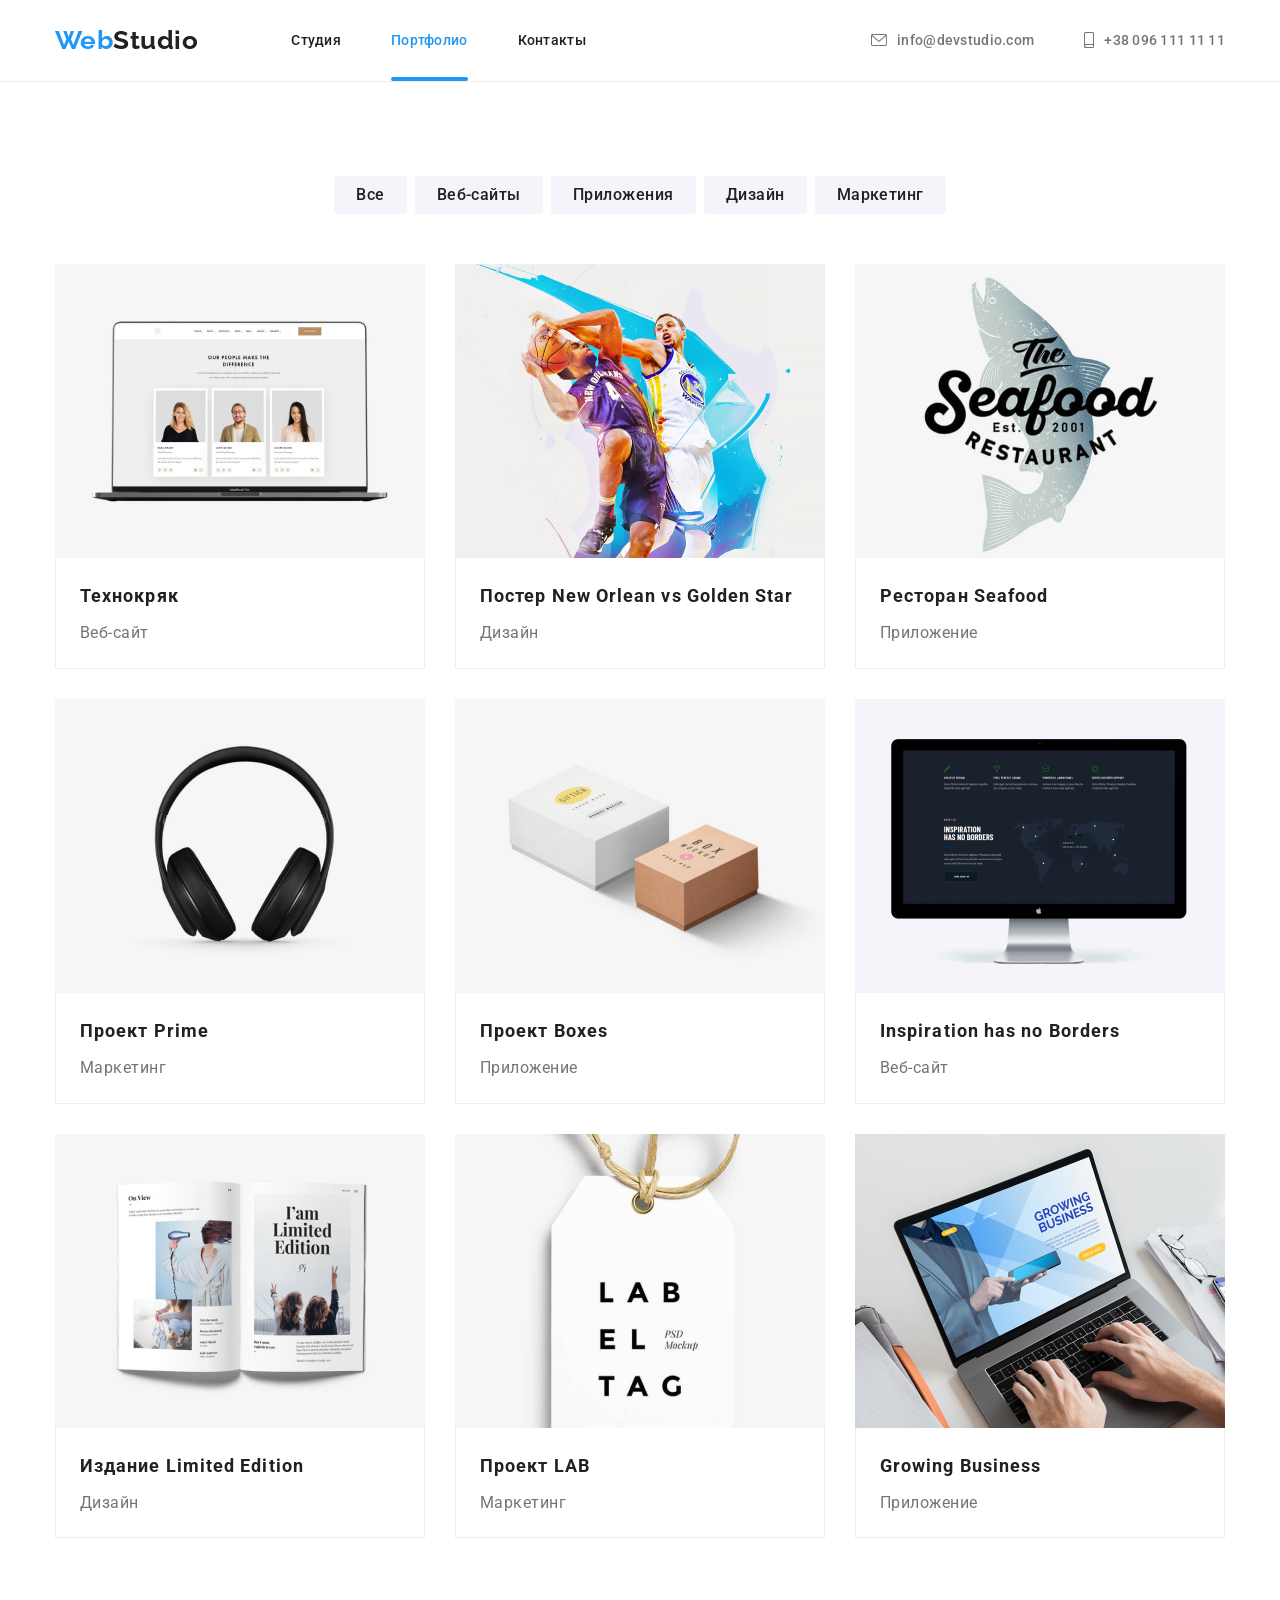
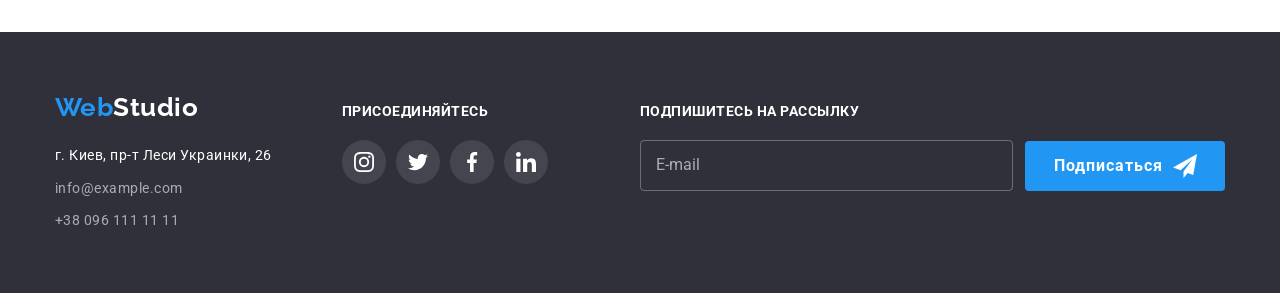
==== portfolio.html @ 8e8881bb "Initial commit" ====
<!DOCTYPE html>
<html lang="ru">
  <head>
    <meta charset="UTF-8" />
    <meta http-equiv="X-UA-Compatible" content="IE=edge" />
    <meta name="viewport" content="width=device-width, initial-scale=1.0" />
    <title>Web Studio</title>
    <link rel="preconnect" href="https://fonts.googleapis.com" />
    <link rel="preconnect" href="https://fonts.gstatic.com" crossorigin />
    <link
      href="https://fonts.googleapis.com/css2?family=Raleway:wght@700&family=Roboto:wght@400;500;700;900&display=swap"
      rel="stylesheet"
    />
    <!-- Стили modern-normalize -->
    <link
      rel="stylesheet"
      href="https://cdnjs.cloudflare.com/ajax/libs/modern-normalize/1.1.0/modern-normalize.min.css"
      integrity="sha512-wpPYUAdjBVSE4KJnH1VR1HeZfpl1ub8YT/NKx4PuQ5NmX2tKuGu6U/JRp5y+Y8XG2tV+wKQpNHVUX03MfMFn9Q=="
      crossorigin="anonymous"
      referrerpolicy="no-referrer"
    />
    <!-- Мои стили -->
    <link rel="stylesheet" href="./css/styles.css" />
  </head>

  <body>
    <!-- Верхняя линия -->
    <header class="header">
      <div class="container top-line">
        <nav class="nav-list">
          <a href="./index.html" class="logo link"
            ><span class="logo-accent">Web</span>Studio</a
          >
          <ul class="site-nav">
            <li class="list site-nav-item">
              <a href="./index.html" target="_self" class="link-text link"
                >Студия</a
              >
            </li>
            <li class="list site-nav-item">
              <a
                href="./portfolio.html"
                target="_self"
                class="link link-current"
                >Портфолио</a
              >
            </li>
            <li class="list site-nav-item">
              <a href="" class="link link-text">Контакты</a>
            </li>
          </ul>
        </nav>

        <ul class="contact-list">
          <li class="list contact-item">
            <a href="mailto:info@devstudio.com" class="contact-link link">
              <svg class="contact-envelope">
                <use
                  href="./images/icons.svg/symbol-defs.svg#icon-envelope"
                ></use>
              </svg>
              info@devstudio.com</a
            >
          </li>
          <li class="list contact-item">
            <a href="tel:+380961111111" class="contact-link link">
              <svg class="contact-smartphone">
                <use
                  href="./images/icons.svg/symbol-defs.svg#icon-smartphone"
                ></use>
              </svg>
              +38 096 111 11 11</a
            >
          </li>
        </ul>
      </div>
    </header>
    <!-- Проэкты -->
    <main>
      <section class="project section">
        <div class="container">
          <h1 class="visually-hidden" aria-hidden="true" tabindex="-1">
            Проекты
          </h1>

          <!-- Кнопки проэктов -->
          <ul class="button-list project-btn">
            <li class="list button-item">
              <button type="button" class="button">Все</button>
            </li>
            <li class="list button-item">
              <button type="button" class="button">Веб-сайты</button>
            </li>
            <li class="list button-item">
              <button type="button" class="button">Приложения</button>
            </li>
            <li class="list button-item">
              <button type="button" class="button">Дизайн</button>
            </li>
            <li class="list button-item">
              <button type="button" class="button">Маркетинг</button>
            </li>
          </ul>

          <!-- Примеры работ -->
          <ul class="project-list">
            <li class="list project-item">
              <a href="" class="link project-link">
                <div class="project-wrapper">
                  <img
                    src="./images/portfolio/technoquack.jpg"
                    alt="веб-сайт"
                    width="370"
                    height="294"
                  />
                  <p class="project-descrip">
                    Ресурс предлагает комплексные предложения с разным уровнем
                    функционала и сервисов. Все это позволит посетителю получить
                    исчерпывающие сведения о компании или частном лице.
                  </p>
                </div>

                <div class="project-content">
                  <h2 class="project-title">Технокряк</h2>
                  <p class="project-text">Веб-сайт</p>
                </div>
              </a>
            </li>

            <li class="list project-item">
              <a href="" class="link project-link">
                <div class="project-wrapper">
                  <img
                    src="./images/portfolio/poster-nba.jpg"
                    alt="дизайн"
                    width="370"
                    height="294"
                  />
                  <p class="project-descrip">
                    Ресурс предлагает комплексные предложения с разным уровнем
                    функционала и сервисов. Все это позволит посетителю получить
                    исчерпывающие сведения о компании или частном лице.
                  </p>
                </div>

                <div class="project-content">
                  <h2 class="project-title">
                    Постер <span lang="en">New Orlean vs Golden Star</span>
                  </h2>
                  <p class="project-text">Дизайн</p>
                </div>
              </a>
            </li>

            <li class="list project-item">
              <a href="" class="link project-link">
                <div class="project-wrapper">
                  <img
                    src="./images/portfolio/restourant.jpg"
                    alt="приложение"
                    width="370"
                    height="294"
                  />
                  <p class="project-descrip">
                    Ресурс предлагает комплексные предложения с разным уровнем
                    функционала и сервисов. Все это позволит посетителю получить
                    исчерпывающие сведения о компании или частном лице.
                  </p>
                </div>

                <div class="project-content">
                  <h2 class="project-title">
                    Ресторан <span lang="en">Seafood</span>
                  </h2>
                  <p class="project-text">Приложение</p>
                </div>
              </a>
            </li>

            <li class="list project-item">
              <a href="" class="link project-link">
                <div class="project-wrapper">
                  <img
                    src="./images/portfolio/prime-project.jpg"
                    alt="маркетинг"
                    width="370"
                    height="294"
                  />
                  <p class="project-descrip">
                    Ресурс предлагает комплексные предложения с разным уровнем
                    функционала и сервисов. Все это позволит посетителю получить
                    исчерпывающие сведения о компании или частном лице.
                  </p>
                </div>

                <div class="project-content">
                  <h2 class="project-title">
                    Проект <span lang="en">Prime</span>
                  </h2>
                  <p class="project-text">Маркетинг</p>
                </div>
              </a>
            </li>

            <li class="list project-item">
              <a href="" class="link project-link">
                <div class="project-wrapper">
                  <img
                    src="./images/portfolio/box-project.jpg"
                    alt="приложение"
                    width="370"
                    height="294"
                  />
                  <p class="project-descrip">
                    Ресурс предлагает комплексные предложения с разным уровнем
                    функционала и сервисов. Все это позволит посетителю получить
                    исчерпывающие сведения о компании или частном лице.
                  </p>
                </div>

                <div class="project-content">
                  <h2 class="project-title">
                    Проект <span lang="en">Boxes</span>
                  </h2>
                  <p class="project-text">Приложение</p>
                </div>
              </a>
            </li>

            <li class="list project-item">
              <a href="" class="link project-link">
                <div class="project-wrapper">
                  <img
                    src="./images/portfolio/inspiration.jpg"
                    alt="веб-сайт"
                    width="370"
                    height="294"
                  />
                  <p class="project-descrip">
                    Ресурс предлагает комплексные предложения с разным уровнем
                    функционала и сервисов. Все это позволит посетителю получить
                    исчерпывающие сведения о компании или частном лице.
                  </p>
                </div>

                <div class="project-content">
                  <h2 lang="en" class="project-title">
                    Inspiration has no Borders
                  </h2>
                  <p class="project-text">Веб-сайт</p>
                </div>
              </a>
            </li>

            <li class="list project-item">
              <a href="" class="link project-link">
                <div class="project-wrapper">
                  <img
                    src="./images/portfolio/edition.jpg"
                    alt="дизайн"
                    width="370"
                    height="294"
                  />
                  <p class="project-descrip">
                    Ресурс предлагает комплексные предложения с разным уровнем
                    функционала и сервисов. Все это позволит посетителю получить
                    исчерпывающие сведения о компании или частном лице.
                  </p>
                </div>

                <div class="project-content">
                  <h2 class="project-title">
                    Издание <span lang="en">Limited Edition</span>
                  </h2>
                  <p class="project-text">Дизайн</p>
                </div>
              </a>
            </li>

            <li class="list project-item">
              <a href="" class="link project-link">
                <div class="project-wrapper">
                  <img
                    src="./images/portfolio/lab-project.jpg"
                    alt="маркетинг"
                    width="370"
                    height="294"
                  />
                  <p class="project-descrip">
                    Ресурс предлагает комплексные предложения с разным уровнем
                    функционала и сервисов. Все это позволит посетителю получить
                    исчерпывающие сведения о компании или частном лице.
                  </p>
                </div>

                <div class="project-content">
                  <h2 class="project-title">
                    Проект <span lang="en">LAB</span>
                  </h2>
                  <p class="project-text">Маркетинг</p>
                </div>
              </a>
            </li>

            <li class="list project-item">
              <a href="" class="link project-link">
                <div class="project-wrapper">
                  <img
                    src="./images/portfolio/growing-bisiness.jpg"
                    alt="ноутбук на столе"
                    width="370"
                    height="294"
                  />
                  <p class="project-descrip">
                    Ресурс предлагает комплексные предложения с разным уровнем
                    функционала и сервисов. Все это позволит посетителю получить
                    исчерпывающие сведения о компании или частном лице.
                  </p>
                </div>

                <div class="project-content">
                  <h2 lang="en" class="project-title">Growing Business</h2>
                  <p class="project-text">Приложение</p>
                </div>
              </a>
            </li>
          </ul>
        </div>
      </section>
    </main>

    <!-- Подвал -->
    <footer class="footer">
      <div class="container footer-item">
        <div>
          <a href="./index.html" class="footer-logo link"
            ><span class="logo-accent">Web</span>Studio</a
          >
          <address>
            <span class="footer-text"> г. Киев, пр-т Леси Украинки, 26 </span>
            <ul class="email-tel-list">
              <li class="list">
                <a href="mailto:info@example.com" class="footer-email-tel link"
                  >info@example.com</a
                >
              </li>
              <li class="list">
                <a href="tel:+380961111111" class="footer-email-tel link"
                  >+38 096 111 11 11</a
                >
              </li>
            </ul>
          </address>
        </div>
        <div class="join">
          <b class="join-text">присоединяйтесь</b>
          <ul class="join-social">
            <li class="list join-list">
              <a href="" class="link join-link" aria-label="instagram">
                <svg class="join-icon">
                  <use
                    href="./images/icons.svg/symbol-defs.svg#icon-instagram"
                  ></use>
                </svg>
              </a>
            </li>
            <li class="list join-list">
              <a href="" class="link join-link" aria-label="twitter">
                <svg class="join-icon">
                  <use
                    href="./images/icons.svg/symbol-defs.svg#icon-twitter"
                  ></use>
                </svg>
              </a>
            </li>
            <li class="list join-list">
              <a href="" class="link join-link" aria-label="facebook">
                <svg class="join-icon">
                  <use
                    href="./images/icons.svg/symbol-defs.svg#icon-facebook"
                  ></use>
                </svg>
              </a>
            </li>
            <li class="list join-list">
              <a href="" class="link join-link" aria-label="linkedin">
                <svg class="join-icon">
                  <use
                    href="./images/icons.svg/symbol-defs.svg#icon-linkedin"
                  ></use>
                </svg>
              </a>
            </li>
          </ul>
        </div>

        <!-- Form footer -->

        <form class="sub-form">
          <div class="sub-container">
            <label for="mail" class="sub-send">
            Подпишитесь на рассылку
            </label>
            <input class="sub-input" type="email" name="email" id="mail" placeholder="E-mail" required/>
          </div>
          <button type="submit" class="send-btn">
            Подписаться
            <svg class="send-icon">
              <use href="./images/icons.svg/symbol-defs.svg#icon-form-send"></use>
            </svg>
            </span>
          </button>
        </form>

      </div>
    </footer>
  </body>
</html>
---- css/styles.css ----
/* Переменные стилей - цвет */
:root {
  --primary-text-color: #212121;
  --secondary-text-color: #757575;
  --border-project-color: #eeeeee;
  /* Цвет КНОПКИ */
  --accent-color: #2196f3;
  --button-color: #f5f4fa;
  --secondary-btn-color: #188ce8;
  --primary-white-color: #ffffff;
  /* Цвет фон ГЕРОЙ и ФУТЕР */
  --footer-bg-color: #2f303a;
  --firsty-bg-color: rgba(47, 48, 58, 0.4);
  --secondary-bg-color: #c4c4c4;
  /* Цвет тел и почта ФУТЕР */
  --telemail-footer-color: rgba(255, 255, 255, 0.6);
  --form-footer-color: rgba(255, 255, 255, 0.3);
  /*  Цвет соцситей */
  --firsty-social-color: #afb1b8;
  --footer-social-color: rgba(255, 255, 255, 0.1);
  /* Цвет фон оверлей */
  --overlay-color: rgba(33, 150, 243, 0.9);
  /* Цвет бекдропа */
  --backdrop-color: rgba(0, 0, 0, 0.2);
  /* Цвет текст в ФОРМЕ */
  --text-form-color: rgba(117, 117, 117, 0.5);
  --border-form-color: rgba(33, 33, 33, 0.2);

  /* Переходы ховер фокус */
  --transition: 250ms cubic-bezier(0.4, 0, 0.2, 1);
  
}

/* Raleway    bold-700
   Roboto     normal-400    500;    bold-700     900  */

body {
  background-color: var(--primary-white-color);
  color: var(--primary-text-color);
  /* УБРАТЬ */
  /* width: 1500px;
  margin-left: auto;
  margin-right: auto;
  outline: 5px solid black; */

  font-family: Roboto, sans-serif;
  letter-spacing: 0.03em;
}

/* Глобальный сброс стилей заголовка и списков */
h1,
h2,
h3,
h4,
h5,
h6,
p {
  margin: 0;
}
ul {
  margin: 0;
  padding-left: 0;
  /* line-height: 0; */
}
img {
  display: block;
  /* max-width: 100%; */
}
/* Общие стили containe и section */
.container {
  width: 1200px;
  margin-left: auto;
  margin-right: auto;
  padding-left: 15px;
  padding-right: 15px;
  /* outline: 2px solid greenyellow; */
}

.section {
  padding-top: 94px;
  padding-bottom: 94px;
}
/* Скрытие ПРАВИЛЬНОЕ*/
.visually-hidden {
  position: absolute;
  white-space: nowrap;
  width: 1px;
  height: 1px;
  overflow: hidden;
  border: 0;
  padding: 0;
  clip: rect(0 0 0 0);
  clip-path: inset(50%);
  margin: -1px;
}

/* Верхняя линия */
.header {
  border-bottom: 1px solid #ececec;
}

.top-line {
  display: flex;
  align-items: center;
}

/* Лого */
.logo {
  display: block;
  color: var(--primary-text-color);
  font-family: Raleway, sans-serif;
  font-weight: bold;
  font-size: 26px;
  line-height: 1.2;
}

.logo-accent {
  color: var(--accent-color);
}

/* Навигация */
.nav-list {
  display: flex;
  align-items: center;
}

.site-nav {
  display: flex;
  margin-left: 93px;
  padding-left: 0;
}

.site-nav-item:not(:last-child) {
  margin-right: 50px;
}

.link {
  text-decoration: none;
}

.link-text {
  display: block;
  padding-top: 32px;
  padding-bottom: 32px;

  color: var(--primary-text-color);
  font-weight: 500;
  font-size: 14px;
  line-height: 1.2;
  letter-spacing: 0.02em;

  transition: color var(--transition);
}

.link-text:hover,
.link-text:focus {
  color: var(--accent-color);
}

.site-nav .link-current {
  display: block;
  padding-top: 32px;
  padding-bottom: 32px;

  background-color: var(--primary-white-color);
  color: var(--accent-color);

  font-weight: 500;
  font-size: 14px;
  line-height: 1.2;
  letter-spacing: 0.02em;
}

.link-current {
  position: relative;
}

.link-current::after {
  position: absolute;
  content: "";
  height: 4px;
  width: 100%;
  background-color: var(--accent-color);
  border-radius: 2px;
  left: 0;
  bottom: 0;
}

.list {
  list-style: none;
}

/* Контакты ШАПКА */
/* .contact {
  margin-right: 0;
  margin-left: auto;
} */

.contact-list {
  display: flex;
  margin-right: 0;
  margin-left: auto;
}

.contact-list .contact-item + .contact-item {
  margin-left: 50px;
}

.contact-link {
  display: flex;
  padding-top: 32px;
  padding-bottom: 32px;
  margin-left: 0;
  align-items: center;

  color: var(--secondary-text-color);
  font-weight: 500;
  font-size: 14px;
  line-height: 1.2;
  letter-spacing: 0.02em;
  justify-content: center;

  transition: color var(--transition);
}

.contact-envelope {
  width: 16px;
  height: 12px;
  margin-right: 10px;

  fill: currentColor;
}

.contact-smartphone {
  width: 10px;
  height: 16px;
  margin-right: 10px;

  fill: currentColor;
}

.contact-link:hover,
.contact-link:focus {
  color: var(--accent-color);
}

/* Герой */

.hero {
  text-align: center;
  padding-top: 200px;
  padding-bottom: 200px;

  max-width: 1600px;
  margin-left: auto;
  margin-right: auto;
  background-color: var(--secondary-bg-color);
  background-image: linear-gradient(
      to right,
      var(--firsty-bg-color),
      var(--firsty-bg-color)
    ),
    url(../images/Img.jpg);
  background-repeat: no-repeat;
  background-position: center;
}

.hero-title {
  display: block;
  margin-bottom: 30px;

  color: var(--primary-white-color);
  font-weight: 900;
  font-size: 44px;
  line-height: 1.36;
  letter-spacing: 0.06em;
  text-transform: uppercase;
}

.button-accent {
  display: inline-block;
  min-width: 200px;
  margin-left: auto;
  margin-right: auto;
  padding: 10px 32px;

  background-color: var(--accent-color);
  border: 0 solid transparent;
  box-shadow: 0px 4px 4px rgba(0, 0, 0, 0.15);
  border-radius: 4px;
  color: var(--primary-white-color);
  font-family: inherit;
  /* text-align: center; */
  cursor: pointer;
  font-weight: 700;
  font-size: 16px;
  line-height: 1.88;
  letter-spacing: 0.06em;

  transition: background-color var(--transition);
  
}

.button-accent:hover,
.button-accent:focus {
  background-color: var(--secondary-btn-color);
}

/* Особенности */
.feature-list {
  display: flex;
}

.feature-thumb {
  display: flex;
  height: 120px;
  background-color: var(--button-color);

  justify-content: center;
  align-items: center;
  margin-bottom: 30px;
  border-radius: 4px;
}

.feature-icon {
  width: 70px;
  height: 70px;
}

.feature-title {
  max-width: 270px;
  margin-bottom: 10px;
  color: var(--primary-text-color);
  font-weight: bold;
  font-size: 14px;
  line-height: 1.14;
  text-transform: uppercase;
}
.feature-text {
  max-width: 270px;
  color: var(--secondary-text-color);
  font-size: 14px;
  line-height: 1.71;
}
.feature-list .list + .list {
  margin-left: 30px;
}
/* Чем мы занимаемся */

.example {
  padding-top: 0;
}

.section-title {
  display: block;
  margin-bottom: 50px;
  color: var(--primary-text-color);
  font-weight: bold;
  font-size: 36px;
  line-height: 1.12;
  text-align: center;
}

.example-list {
  display: flex;
}

.example-list .list + .list {
  margin-left: 30px;
}

.example-wrapper {
  position: relative;
}

.example-txt {
  position: absolute;
  left: 0;
  bottom: 0;
  width: 100%;
  padding: 27px;
  background: rgba(47, 48, 58, 0.8);

  font-weight: 700;
  font-size: 14px;
  line-height: 1.14;
  text-align: center;
  text-transform: uppercase;

  color: var(--primary-white-color);
}

/* Наща команда */
.team {
  background-color: var(--button-color);
}

.team-list {
  display: flex;
}

.team-item {
  background-color: var(--primary-white-color);
  box-shadow: 0px 1px 3px rgba(0, 0, 0, 0.12), 0px 1px 1px rgba(0, 0, 0, 0.14),
    0px 2px 1px rgba(0, 0, 0, 0.2);
  border-radius: 0px 0px 4px 4px;
}

.team-wrapper {
  padding-top: 30px;
  padding-bottom: 30px;
}

.team-title {
  text-align: center;
  margin-bottom: 10px;

  color: var(--primary-text-color);
  font-weight: 500;
  font-size: 16px;
  line-height: 1.2;
}
.team-text {
  text-align: center;
  color: var(--secondary-text-color);
  font-size: 16px;
  line-height: 1.2;
  margin-bottom: 16px;
}
.team-list .team-item + .team-item {
  margin-left: 30px;
}

.social {
  display: flex;
  justify-content: center;
}

.social-list:not(:last-child) {
  margin-right: 10px;
}

.social-link {
  display: flex;
  color: var(--firsty-social-color);
  width: 44px;
  height: 44px;

  border-radius: 50%;

  justify-content: center;
  align-items: center;
  /* outline: 2px solid greenyellow; */

  transition: color var(--transition), background-color var(--transition);
}

.social-link:hover,
.social-link:focus {
  color: var(--primary-white-color);
  background-color: var(--accent-color);
}

.social-icon {
  display: flex;
  width: 20px;
  height: 20px;

  fill: currentColor;
}

/* Наши клиенты */
.clients {
  display: flex;
  justify-content: center;
}

.clients-link {
  display: flex;
  width: 170px;
  height: 92px;

  justify-content: center;
  align-items: center;

  border: 1px solid var(--firsty-social-color);
  border-radius: 4px;

  color: var(--firsty-social-color);

  transition: color var(--transition), border-color var(--transition);
}

.clients-link:hover,
.clients-link:focus {
  border-color: var(--accent-color);
  color: var(--accent-color);
}

.clients-icon {
  display: flex;
  width: 106px;
  height: 60px;
  fill: currentColor;
}

.clients .clients-list + .clients-list {
  margin-left: 30px;
}

/* Футер */
.footer {
  background-color: var(--footer-bg-color);

  padding-top: 60px;
  padding-bottom: 60px;
}

.footer-container {
  display: flex;

}

.footer-item {
  display: flex;
  align-items: baseline;
}

.footer-logo {
  display: block;
  margin-bottom: 20px;
  color: var(--primary-white-color);
  font-family: Raleway;
  font-weight: bold;
  font-size: 26px;
  line-height: 1.2;
}

.footer-text {
  display: block;
  margin-bottom: 9px;
  color: var(--primary-white-color);
  font-family: Roboto;
  font-style: normal;
  font-size: 14px;
  line-height: 1.71;
}

.footer-email-tel {
  color: var(--telemail-footer-color);

  font-style: normal;
  font-size: 14px;
  line-height: 1.71;

  transition: color var(--transition);
}

.footer-email-tel:hover,
.footer-email-tel:focus {
  color: var(--accent-color);
}

.email-tel-list .list:not(:last-child) {
  margin-bottom: 9px;
}
.join {
  margin-left: 70px;
}

.join-text {
  display: block;
  margin-bottom: 20px;

  color: var(--primary-white-color);

  font-weight: bold;
  font-size: 14px;
  line-height: 1.14;
  text-transform: uppercase;
}

.join-social {
  display: flex;
}

.join-list:not(:last-child) {
  margin-right: 10px;
}

.join-link {
  display: flex;
  width: 44px;
  height: 44px;

  justify-content: center;
  align-items: center;

  color: var(--primary-white-color);
  background-color: var(--footer-social-color);
  border-radius: 50%;
  /* outline: 2px solid greenyellow; */

  transition: background-color var(--transition);
}

.join-link:hover,
.join-link:focus {
  background-color: var(--accent-color);
}

.join-icon {
  display: flex;
  width: 20px;
  height: 20px;
  fill: currentColor;
}

/* ПОРТФОЛИО */

/* Кнопки */
.project-btn {
  margin-bottom: 50px;
}

.button-list {
  display: flex;
  justify-content: center;
}

.button-list .button-item + .button-item {
  margin-left: 8px;
}

.button {
  display: block;
  padding: 6px 22px;
  border-radius: 4px;
  border: transparent;

  cursor: pointer;
  background-color: var(--button-color);
  color: var(--primary-text-color);
  font-family: inherit;
  font-weight: 500;
  font-size: 16px;
  line-height: 1.62;
  letter-spacing: 0.03em;

  transition: color var(--transition), background-color var(--transition), box-shadow var(--transition);
}

.button:hover,
.button:focus {
  background-color: var(--accent-color);
  color: var(--primary-white-color);
  box-shadow: 0px 3px 1px rgba(0, 0, 0, 0.1), 0px 1px 2px rgba(0, 0, 0, 0.08),
    0px 2px 2px rgba(0, 0, 0, 0.12);
}

/* Проекты */
.project-list {
  display: flex;
  flex-wrap: wrap;
  padding: 0;
  margin: 0;
  margin-left: -30px;
  margin-bottom: -30px;
}

.project-list > .project-item {
  margin-left: 30px;
  margin-bottom: 30px;
  flex-basis: calc(100% / 3 - 30px);
  /* outline: 2px solid greenyellow; */
}

.project-link {
  display: block;
  transition: box-shadow var(--transition);
}

.project-link:hover,
.project-link:focus {
  box-shadow: 0px 1px 1px rgba(0, 0, 0, 0.12), 0px 4px 4px rgba(0, 0, 0, 0.06),
    1px 4px 6px rgba(0, 0, 0, 0.16);
}

.project-wrapper {
  position: relative;
  overflow: hidden;
}

.project-descrip {
  display: flex;
  align-items: center;
  justify-content: center;
  padding: 24px;
  position: absolute;
  width: 100%;
  height: 100%;
  top: 0;
  left: 0;
  background: var(--overlay-color);

  font-style: normal;
  font-weight: 400;
  font-size: 18px;
  line-height: 1.56;
  /* or 156% */
  color: #ffffff;

  transform: translateY(100%);
  transition: transform var(--transition);
}

.project-item:hover .project-descrip,
.project-item:focus .project-descrip {
  transform: translateY(0%);
}

.project-content {
  padding: 20px 24px;
  border: 1px solid var(--border-project-color);
  border-top: 0;
}

.project-title {
  margin-bottom: 4px;

  color: var(--primary-text-color);
  font-weight: bold;
  font-size: 18px;
  line-height: 2;
  letter-spacing: 0.06em;
}
.project-text {
  color: var(--secondary-text-color);
  font-size: 16px;
  line-height: 1.87;
}


/* Модальное окно */

.backdrop {
  position: fixed;
  top: 0;
  left: 0;
  width: 100vw;
  height: 100vh;

  background-color: var(--backdrop-color);
  opacity: 1;

  transition: opacity var(--transition);
}

.backdrop.is-hidden {
  opacity: 0;
  pointer-events: none;
}

.backdrop.is-hidden .modal {
  transform: translate(-60%, -60%) scale(0.8);
}

.modal {
  position: absolute;
  top: 50%;
  left: 50%;
  transform: translate(-50%, -50%) scale(1);
  
  width: 528px;
  height: 581px;
  background-color: var(--primary-white-color);
  
  transition: transform var(--transition);
}

.modal-btn {
  position: absolute;
  top: 8px;
  right: 8px;

  padding: 0;
  background: var(--primary-white-color);
  cursor: pointer;
  /* filter: drop-shadow(0px 4px 4px rgba(0, 0, 0, 0.25)); */
  border-radius: 50%;
  border: 1px solid rgba(0, 0, 0, 0.1);

  width: 30px;
  height: 30px;

  transition: fill var(--transition);
}

.modal-icon {
  width: 11px;
  height: 11px;
}

.modal-btn:hover,
.modal-btn:focus {
  fill: var(--accent-color);
}

.form-contacts {
 display: flex;
 flex-direction: column;
}


/* Форма в модалке */

.modal-form {
  padding: 40px;
}

.form-title {
  display: block;
  text-align: center;
  margin-bottom: 12px;

  font-weight: 700;
  font-size: 20px;
  line-height: 1.15;

  color: var(--primary-text-color);
}

.form-label {
  margin-bottom: 4px;

  font-weight: 400;
  font-size: 12px;
  line-height: 1.17;
  letter-spacing: 0.01em;
  color: var(--secondary-text-color);
}

.input-wrapper {
  position: relative;
  margin-bottom: 10px;
}

.form-input {
  width: 100%;
  height: 40px;
  padding-left: 42px;

  border: 1px solid var(--border-form-color);
  border-radius: 4px;
  outline: transparent;

  transition: border-color var(--transition);
}

.form-input:hover,
.form-input:focus,
.form-input:not(:placeholder-shown),
.form-textarea:hover,
.form-textarea:focus,
.form-textarea:not(:placeholder-shown) {
  border-color: var(--accent-color);
}

.form-input:hover + .form-icon,
.form-input:focus + .form-icon,
.form-input:not(:placeholder-shown) + .form-icon{
  fill: var(--accent-color);
}

.form-icon {
  position: absolute;
  top: 50%;
  left: 15px;

  width: 18px;
  height: 18px;

  fill: var(--primary-text-color);
  transform: translateY(-50%);
  transition: fill var(--transition);
}
  
.form-textarea {
  width: 100%;
  height: 120px;
  padding: 12px 16px;
  
  resize: none;
  margin-bottom: 20px;

  border: 1px solid var(--border-form-color);
  border-radius: 4px;
  outline: transparent;

  transition: border-color var(--transition)
}

.form-textarea::placeholder {
  font-weight: 400;
  font-size: 12px;
  line-height: 1.17;
  letter-spacing: 0.01em;

  color: var(--text-form-color);
  
}

.form-check {
  position: relative;

  margin-bottom: 30px;
  display: flex;
  align-items: center;
  justify-content: space-evenly;
}

.checkbox {
  position: relative;
  top: 0;
  white-space: nowrap;
  width: 1px;
  height: 1px;
  overflow: hidden;
  border: 0;
  padding: 0;
  clip: rect(0 0 0 0);
  clip-path: inset(50%);
  margin: -1px;   
}

.form-contract {
  display: block;
  text-align: center;

  font-weight: 400;
  font-size: 14px;
  line-height: 1.71;

  padding-left: 18px;
  
  color: var(--secondary-text-color);
}

.form-icon-check {
  position: absolute;
  top: 50%;
  left: 14px;
  display: flex;
  align-items: center;

  width: 16px;
  height: 15px;
  border: 2px solid var(--primary-text-color);
  border-radius: 2px;
  background-size: contain;

  transform: translateY(-50%);
  transition: background-color var(--transition), border-color var(--transition);
}

.checkbox:checked + .form-icon-check {
  background-color: var(--accent-color);
  border-color: transparent;
}

.icon-check {
  width: 16px;
  height: 15px;
  fill: var(--primary-white-color);
}

.form-link {
  color: var(--accent-color);
}
/* Рассылка ФУТЕР */

.sub-form {
  display: flex;
  align-items: flex-end;
  width: calc(100% / 2);
  margin-left: auto;
}

.sub-container {
  display: flex;
  flex-direction: column;
  width: 100%;
  margin-right: 12px;
}

.sub-send {
  margin-bottom: 20px;
  
  color: var(--primary-white-color);
  
  font-weight: bold;
  font-size: 14px;
  line-height: 1.14;
  text-transform: uppercase;
}

.sub-input {
  padding: 15px;

  border: 1px solid var(--form-footer-color);
  border-radius: 4px;
  outline: transparent;
  background-color: transparent;
}

.sub-input::placeholder {
  font-style: normal;
  font-size: 16px;
  line-height: 1.25;

  color: var(--telemail-footer-color);
}

.sub-input:not(:placeholder-shown) {
  color: var(--primary-white-color);
}

.send-btn {
  display: flex;
  align-items: center;
  padding: 10px 28px 10px 29px;

  
  background-color: var(--accent-color);
  border: 0 solid transparent;
  border-radius: 4px;
  color: var(--primary-white-color);
  font-family: inherit;
  /* text-align: center; */
  cursor: pointer;
  font-weight: 700;
  font-size: 16px;
  line-height: 1.88;
  letter-spacing: 0.06em;
  
  transition: background-color var(--transition);
  }
  
  .send-btn:hover,
  .send-btn:focus {
    background-color: var(--secondary-btn-color);
  }

  .send-icon {
  width: 24px;
  height: 24px;
  fill: var(--primary-white-color);
  margin-left: 10px;
  }
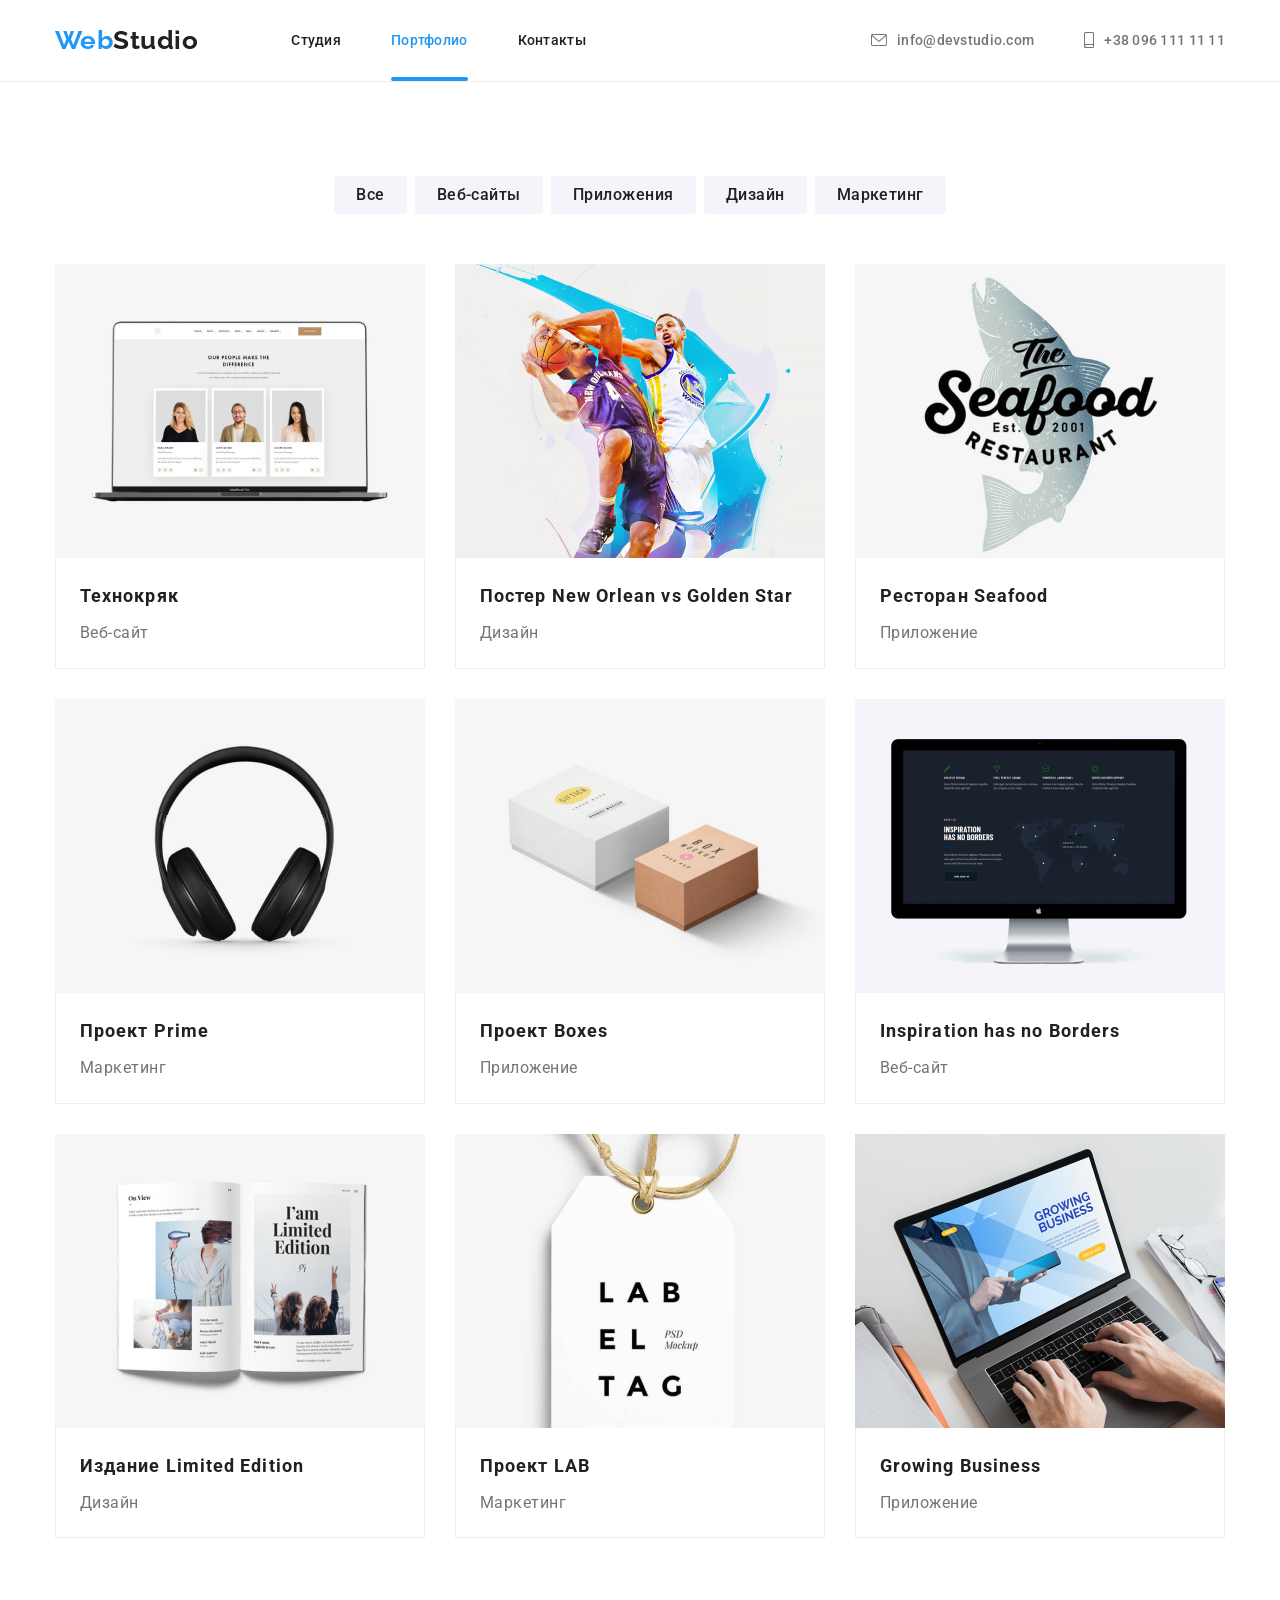
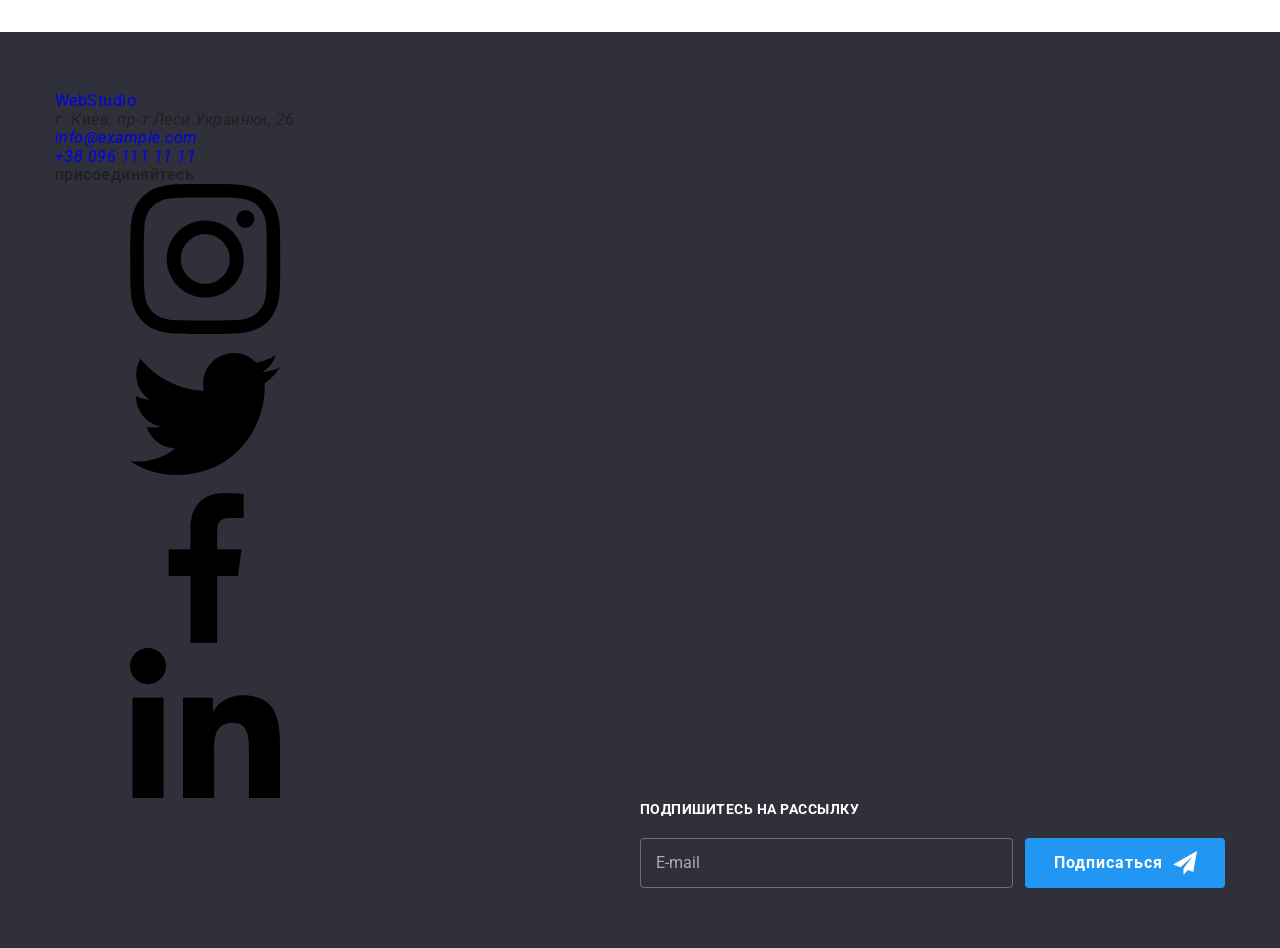
==== commit 7ec98e55: "Разметка классов по БЭМ 1часть главная страница до Form footer" ====
--- a/portfolio.html
+++ b/portfolio.html
@@ -26,35 +26,38 @@
   <body>
     <!-- Верхняя линия -->
     <header class="header">
-      <div class="container top-line">
-        <nav class="nav-list">
-          <a href="./index.html" class="logo link"
-            ><span class="logo-accent">Web</span>Studio</a
+      <div class="container header__wrappe">
+        <nav class="nav">
+          <a href="./index.html" class="logo logo--dark link"
+            ><span class="logo logo--accent">Web</span>Studio</a
           >
-          <ul class="site-nav">
-            <li class="list site-nav-item">
-              <a href="./index.html" target="_self" class="link-text link"
+          <ul class="nav__list">
+            <li class="list nav__item">
+              <a
+                href="./index.html"
+                target="_self"
+                class="nav_link link"
                 >Студия</a
               >
             </li>
-            <li class="list site-nav-item">
-              <a
-                href="./portfolio.html"
-                target="_self"
-                class="link link-current"
+            <li class="list nav__item">
+              <a href="./portfolio.html" target="_self"     class="nav_link nav__link--current link"
                 >Портфолио</a
               >
             </li>
-            <li class="list site-nav-item">
-              <a href="" class="link link-text">Контакты</a>
+            <li class="list nav__item">
+              <a href="" class="nav_link link">Контакты</a>
             </li>
           </ul>
         </nav>
 
-        <ul class="contact-list">
-          <li class="list contact-item">
-            <a href="mailto:info@devstudio.com" class="contact-link link">
-              <svg class="contact-envelope">
+        <ul class="header-contact__list">
+          <li class="list header-contact__item">
+            <a
+              href="mailto:info@devstudio.com"
+              class="header-contact__link link"
+            >
+              <svg class="header-contact__icon header-contact__icon--envelope">
                 <use
                   href="./images/icons.svg/symbol-defs.svg#icon-envelope"
                 ></use>
@@ -62,9 +65,11 @@
               info@devstudio.com</a
             >
           </li>
-          <li class="list contact-item">
-            <a href="tel:+380961111111" class="contact-link link">
-              <svg class="contact-smartphone">
+          <li class="list header-contact__item">
+            <a href="tel:+380961111111" class="header-contact__link link">
+              <svg
+                class="header-contact__icon header-contact__icon--smartphone"
+              >
                 <use
                   href="./images/icons.svg/symbol-defs.svg#icon-smartphone"
                 ></use>
--- a/css/styles.css
+++ b/css/styles.css
@@ -60,12 +60,20 @@
 ul {
   margin: 0;
   padding-left: 0;
-  /* line-height: 0; */
 }
 img {
   display: block;
-  /* max-width: 100%; */
-}
+}
+
+.list {
+  list-style: none;
+}
+
+.link {
+  text-decoration: none;
+}
+
+
 /* Общие стили containe и section */
 .container {
   width: 1200px;
@@ -80,6 +88,17 @@
   padding-top: 94px;
   padding-bottom: 94px;
 }
+
+.title {
+  display: block;
+  margin-bottom: 50px;
+  color: var(--primary-text-color);
+  font-weight: bold;
+  font-size: 36px;
+  line-height: 1.12;
+  text-align: center;
+}
+
 /* Скрытие ПРАВИЛЬНОЕ*/
 .visually-hidden {
   position: absolute;
@@ -99,7 +118,7 @@
   border-bottom: 1px solid #ececec;
 }
 
-.top-line {
+.header__wrappe {
   display: flex;
   align-items: center;
 }
@@ -107,38 +126,44 @@
 /* Лого */
 .logo {
   display: block;
-  color: var(--primary-text-color);
+  
   font-family: Raleway, sans-serif;
   font-weight: bold;
   font-size: 26px;
   line-height: 1.2;
 }
 
-.logo-accent {
+.logo--dark {
+  color: var(--primary-text-color);
+}
+
+.logo--light {
+  color: var(--primary-white-color);
+  margin-bottom: 20px;
+}
+
+.logo--accent {
+  display: inline;
   color: var(--accent-color);
 }
 
 /* Навигация */
-.nav-list {
+.nav {
   display: flex;
   align-items: center;
 }
 
-.site-nav {
+.nav__list {
   display: flex;
   margin-left: 93px;
   padding-left: 0;
 }
 
-.site-nav-item:not(:last-child) {
+.nav__item:not(:last-child) {
   margin-right: 50px;
 }
 
-.link {
-  text-decoration: none;
-}
-
-.link-text {
+.nav_link {
   display: block;
   padding-top: 32px;
   padding-bottom: 32px;
@@ -152,30 +177,20 @@
   transition: color var(--transition);
 }
 
-.link-text:hover,
-.link-text:focus {
+.nav_link:hover,
+.nav_link:focus {
   color: var(--accent-color);
 }
 
-.site-nav .link-current {
-  display: block;
-  padding-top: 32px;
-  padding-bottom: 32px;
+.nav__link--current {
+  position: relative;
 
   background-color: var(--primary-white-color);
   color: var(--accent-color);
 
-  font-weight: 500;
-  font-size: 14px;
-  line-height: 1.2;
-  letter-spacing: 0.02em;
-}
-
-.link-current {
-  position: relative;
-}
-
-.link-current::after {
+}
+
+.nav__link--current::after {
   position: absolute;
   content: "";
   height: 4px;
@@ -186,27 +201,20 @@
   bottom: 0;
 }
 
-.list {
-  list-style: none;
-}
 
 /* Контакты ШАПКА */
-/* .contact {
+
+.header-contact__list {
+  display: flex;
   margin-right: 0;
   margin-left: auto;
-} */
-
-.contact-list {
-  display: flex;
-  margin-right: 0;
-  margin-left: auto;
-}
-
-.contact-list .contact-item + .contact-item {
+}
+
+.header-contact__list .header-contact__item + .header-contact__item {
   margin-left: 50px;
 }
 
-.contact-link {
+.header-contact__link {
   display: flex;
   padding-top: 32px;
   padding-bottom: 32px;
@@ -223,24 +231,24 @@
   transition: color var(--transition);
 }
 
-.contact-envelope {
+.header-contact__icon {
+  margin-right: 10px;
+  
+  fill: currentColor;
+}
+
+.header-contact__icon--envelope {
   width: 16px;
   height: 12px;
-  margin-right: 10px;
-
-  fill: currentColor;
-}
-
-.contact-smartphone {
+}
+
+.header-contact__icon--smartphone {
   width: 10px;
   height: 16px;
-  margin-right: 10px;
-
-  fill: currentColor;
-}
-
-.contact-link:hover,
-.contact-link:focus {
+}
+
+.header-contact__link:hover,
+.header-contact__link:focus {
   color: var(--accent-color);
 }
 
@@ -265,7 +273,7 @@
   background-position: center;
 }
 
-.hero-title {
+.hero__title {
   display: block;
   margin-bottom: 30px;
 
@@ -277,7 +285,7 @@
   text-transform: uppercase;
 }
 
-.button-accent {
+.hero__button {
   display: inline-block;
   min-width: 200px;
   margin-left: auto;
@@ -301,17 +309,17 @@
   
 }
 
-.button-accent:hover,
-.button-accent:focus {
+.hero__button:hover,
+.hero__button:focus {
   background-color: var(--secondary-btn-color);
 }
 
 /* Особенности */
-.feature-list {
-  display: flex;
-}
-
-.feature-thumb {
+.feature__list {
+  display: flex;
+}
+
+.feature__thumb {
   display: flex;
   height: 120px;
   background-color: var(--button-color);
@@ -322,12 +330,12 @@
   border-radius: 4px;
 }
 
-.feature-icon {
+.feature__icon {
   width: 70px;
   height: 70px;
 }
 
-.feature-title {
+.feature__subtitle {
   max-width: 270px;
   margin-bottom: 10px;
   color: var(--primary-text-color);
@@ -336,44 +344,34 @@
   line-height: 1.14;
   text-transform: uppercase;
 }
-.feature-text {
+.feature__description {
   max-width: 270px;
   color: var(--secondary-text-color);
   font-size: 14px;
   line-height: 1.71;
 }
-.feature-list .list + .list {
+.feature__list .feature__item + .feature__item {
   margin-left: 30px;
 }
 /* Чем мы занимаемся */
 
-.example {
+.production {
   padding-top: 0;
 }
 
-.section-title {
-  display: block;
-  margin-bottom: 50px;
-  color: var(--primary-text-color);
-  font-weight: bold;
-  font-size: 36px;
-  line-height: 1.12;
-  text-align: center;
-}
-
-.example-list {
-  display: flex;
-}
-
-.example-list .list + .list {
+.production__list {
+  display: flex;
+}
+
+.production__list .production__item + .production__item {
   margin-left: 30px;
 }
 
-.example-wrapper {
+.production__wrapper {
   position: relative;
 }
 
-.example-txt {
+.production__description {
   position: absolute;
   left: 0;
   bottom: 0;
@@ -395,23 +393,23 @@
   background-color: var(--button-color);
 }
 
-.team-list {
-  display: flex;
-}
-
-.team-item {
+.team__list {
+  display: flex;
+}
+
+.team__item {
   background-color: var(--primary-white-color);
   box-shadow: 0px 1px 3px rgba(0, 0, 0, 0.12), 0px 1px 1px rgba(0, 0, 0, 0.14),
     0px 2px 1px rgba(0, 0, 0, 0.2);
   border-radius: 0px 0px 4px 4px;
 }
 
-.team-wrapper {
+.team__wrapper {
   padding-top: 30px;
   padding-bottom: 30px;
 }
 
-.team-title {
+.team__subtitle {
   text-align: center;
   margin-bottom: 10px;
 
@@ -420,48 +418,59 @@
   font-size: 16px;
   line-height: 1.2;
 }
-.team-text {
+.team__description {
   text-align: center;
   color: var(--secondary-text-color);
   font-size: 16px;
   line-height: 1.2;
   margin-bottom: 16px;
 }
-.team-list .team-item + .team-item {
+.team__list .team__item + .team__item {
   margin-left: 30px;
 }
 
+/* Социальные сети */
+
 .social {
   display: flex;
   justify-content: center;
 }
 
-.social-list:not(:last-child) {
+.social__list:not(:last-child) {
   margin-right: 10px;
 }
 
-.social-link {
-  display: flex;
-  color: var(--firsty-social-color);
+.social__link {
+  display: flex;
   width: 44px;
   height: 44px;
-
-  border-radius: 50%;
-
+  
   justify-content: center;
   align-items: center;
-  /* outline: 2px solid greenyellow; */
-
-  transition: color var(--transition), background-color var(--transition);
-}
-
-.social-link:hover,
-.social-link:focus {
+  
+  border-radius: 50%;
+}
+
+.social__link--light {
+  color: var(--firsty-social-color);
+  transition: color var(--transition),
+  background-color var(--transition);
+}
+
+.social__link--dark {
+  color: var(--primary-white-color);
+  background-color: var(--footer-social-color);
+  
+  transition: background-color var(--transition);
+}
+
+.social__link:hover,
+.social__link:focus {
   color: var(--primary-white-color);
   background-color: var(--accent-color);
 }
 
-.social-icon {
+.social__icon {
   display: flex;
   width: 20px;
   height: 20px;
@@ -475,7 +484,7 @@
   justify-content: center;
 }
 
-.clients-link {
+.clients__link {
   display: flex;
   width: 170px;
   height: 92px;
@@ -491,52 +500,40 @@
   transition: color var(--transition), border-color var(--transition);
 }
 
-.clients-link:hover,
-.clients-link:focus {
+.clients__link:hover,
+.clients__link:focus {
   border-color: var(--accent-color);
   color: var(--accent-color);
 }
 
-.clients-icon {
+.clients__icon {
   display: flex;
   width: 106px;
   height: 60px;
   fill: currentColor;
 }
 
-.clients .clients-list + .clients-list {
+.clients .clients__item + .clients__item {
   margin-left: 30px;
 }
 
 /* Футер */
 .footer {
+  display: flex;
+
   background-color: var(--footer-bg-color);
 
   padding-top: 60px;
   padding-bottom: 60px;
 }
 
-.footer-container {
-  display: flex;
-
-}
-
-.footer-item {
+
+.footer__wrapper {
   display: flex;
   align-items: baseline;
 }
 
-.footer-logo {
-  display: block;
-  margin-bottom: 20px;
-  color: var(--primary-white-color);
-  font-family: Raleway;
-  font-weight: bold;
-  font-size: 26px;
-  line-height: 1.2;
-}
-
-.footer-text {
+.footer__text {
   display: block;
   margin-bottom: 9px;
   color: var(--primary-white-color);
@@ -546,7 +543,7 @@
   line-height: 1.71;
 }
 
-.footer-email-tel {
+.footer-contact__link {
   color: var(--telemail-footer-color);
 
   font-style: normal;
@@ -556,19 +553,19 @@
   transition: color var(--transition);
 }
 
-.footer-email-tel:hover,
-.footer-email-tel:focus {
+.footer-contact__link:hover,
+.footer-contact__link:focus {
   color: var(--accent-color);
 }
 
-.email-tel-list .list:not(:last-child) {
+.footer-contact__list .footer-contact__item:not(:last-child) {
   margin-bottom: 9px;
 }
-.join {
+.footer-social {
   margin-left: 70px;
 }
 
-.join-text {
+.footer-social__text {
   display: block;
   margin-bottom: 20px;
 
@@ -578,42 +575,6 @@
   font-size: 14px;
   line-height: 1.14;
   text-transform: uppercase;
-}
-
-.join-social {
-  display: flex;
-}
-
-.join-list:not(:last-child) {
-  margin-right: 10px;
-}
-
-.join-link {
-  display: flex;
-  width: 44px;
-  height: 44px;
-
-  justify-content: center;
-  align-items: center;
-
-  color: var(--primary-white-color);
-  background-color: var(--footer-social-color);
-  border-radius: 50%;
-  /* outline: 2px solid greenyellow; */
-
-  transition: background-color var(--transition);
-}
-
-.join-link:hover,
-.join-link:focus {
-  background-color: var(--accent-color);
-}
-
-.join-icon {
-  display: flex;
-  width: 20px;
-  height: 20px;
-  fill: currentColor;
 }
 
 /* ПОРТФОЛИО */
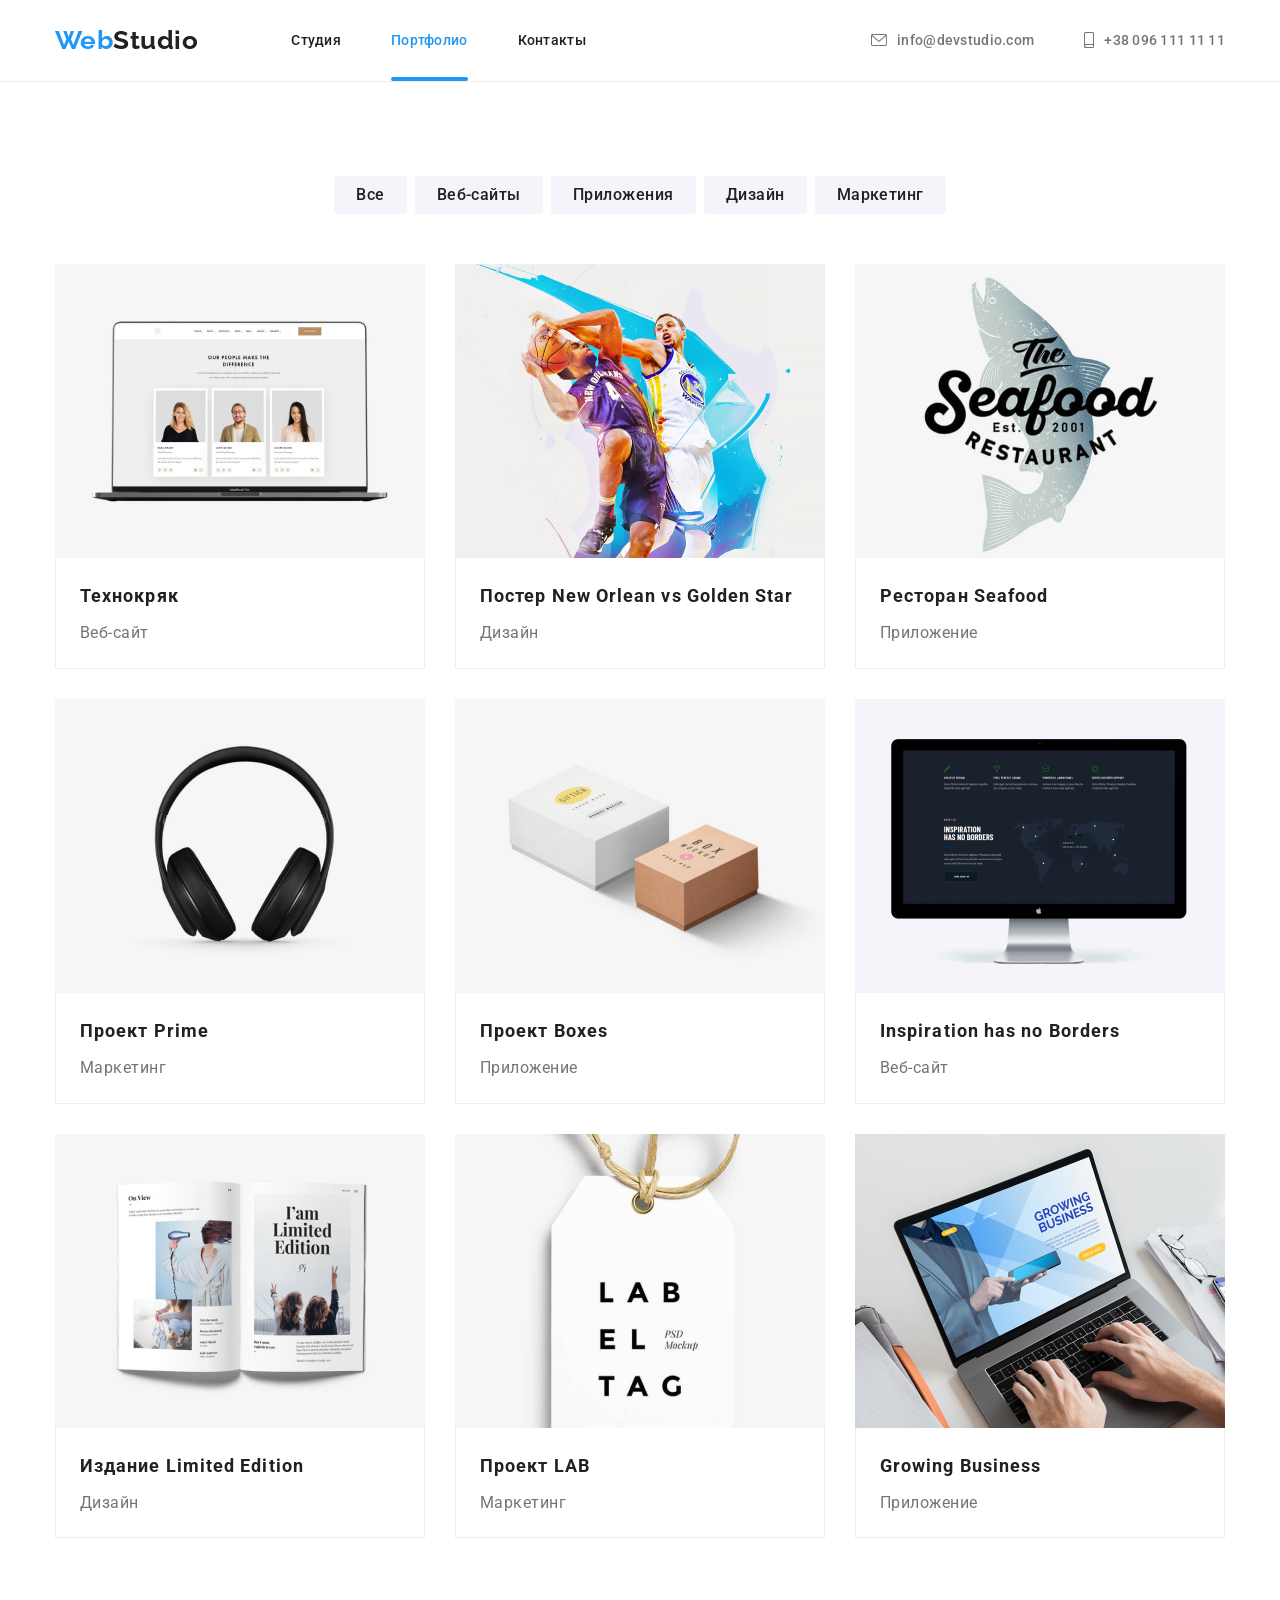
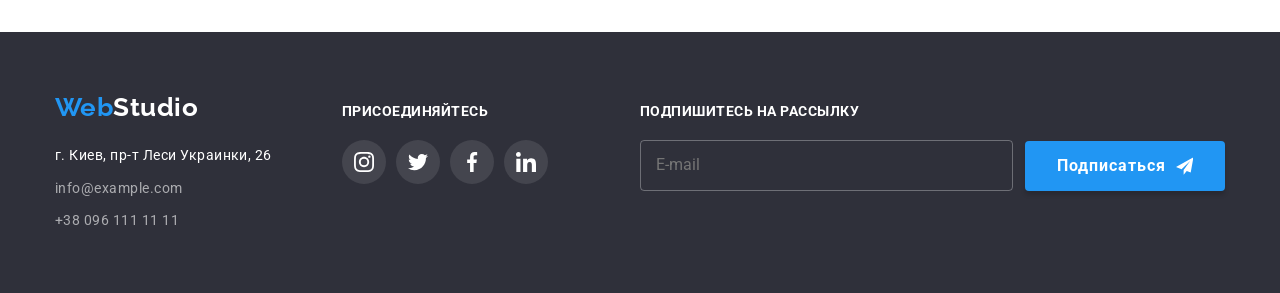
==== commit 9821b162: "БЭМ полностью" ====
--- a/portfolio.html
+++ b/portfolio.html
@@ -33,15 +33,15 @@
           >
           <ul class="nav__list">
             <li class="list nav__item">
+              <a href="./index.html" target="_self" class="nav_link link"
+                >Студия</a
+              >
+            </li>
+            <li class="list nav__item">
               <a
-                href="./index.html"
+                href="./portfolio.html"
                 target="_self"
-                class="nav_link link"
-                >Студия</a
-              >
-            </li>
-            <li class="list nav__item">
-              <a href="./portfolio.html" target="_self"     class="nav_link nav__link--current link"
+                class="nav_link nav__link--current link"
                 >Портфолио</a
               >
             </li>
@@ -89,243 +89,243 @@
           </h1>
 
           <!-- Кнопки проэктов -->
-          <ul class="button-list project-btn">
-            <li class="list button-item">
-              <button type="button" class="button">Все</button>
-            </li>
-            <li class="list button-item">
-              <button type="button" class="button">Веб-сайты</button>
-            </li>
-            <li class="list button-item">
-              <button type="button" class="button">Приложения</button>
-            </li>
-            <li class="list button-item">
-              <button type="button" class="button">Дизайн</button>
-            </li>
-            <li class="list button-item">
-              <button type="button" class="button">Маркетинг</button>
+          <ul class="project-btn__list">
+            <li class="project-btn__item list">
+              <button type="button" class="project-btn">Все</button>
+            </li>
+            <li class="list project-btn__item">
+              <button type="button" class="project-btn">Веб-сайты</button>
+            </li>
+            <li class="list project-btn__item">
+              <button type="button" class="project-btn">Приложения</button>
+            </li>
+            <li class="list project-btn__item">
+              <button type="button" class="project-btn">Дизайн</button>
+            </li>
+            <li class="list project-btn__item">
+              <button type="button" class="project-btn">Маркетинг</button>
             </li>
           </ul>
 
           <!-- Примеры работ -->
-          <ul class="project-list">
-            <li class="list project-item">
-              <a href="" class="link project-link">
-                <div class="project-wrapper">
+          <ul class="project__list">
+            <li class="project__item list">
+              <a href="" class="project__link link">
+                <div class="project__wrapper">
                   <img
                     src="./images/portfolio/technoquack.jpg"
                     alt="веб-сайт"
                     width="370"
                     height="294"
                   />
-                  <p class="project-descrip">
-                    Ресурс предлагает комплексные предложения с разным уровнем
-                    функционала и сервисов. Все это позволит посетителю получить
-                    исчерпывающие сведения о компании или частном лице.
-                  </p>
-                </div>
-
-                <div class="project-content">
-                  <h2 class="project-title">Технокряк</h2>
-                  <p class="project-text">Веб-сайт</p>
-                </div>
-              </a>
-            </li>
-
-            <li class="list project-item">
-              <a href="" class="link project-link">
-                <div class="project-wrapper">
+                  <p class="project__descrip">
+                    Ресурс предлагает комплексные предложения с разным уровнем
+                    функционала и сервисов. Все это позволит посетителю получить
+                    исчерпывающие сведения о компании или частном лице.
+                  </p>
+                </div>
+
+                <div class="project__content">
+                  <h2 class="project__title">Технокряк</h2>
+                  <p class="project__text">Веб-сайт</p>
+                </div>
+              </a>
+            </li>
+
+            <li class="project__item list">
+              <a href="" class="project__link link">
+                <div class="project__wrapper">
                   <img
                     src="./images/portfolio/poster-nba.jpg"
                     alt="дизайн"
                     width="370"
                     height="294"
                   />
-                  <p class="project-descrip">
-                    Ресурс предлагает комплексные предложения с разным уровнем
-                    функционала и сервисов. Все это позволит посетителю получить
-                    исчерпывающие сведения о компании или частном лице.
-                  </p>
-                </div>
-
-                <div class="project-content">
-                  <h2 class="project-title">
+                  <p class="project__descrip">
+                    Ресурс предлагает комплексные предложения с разным уровнем
+                    функционала и сервисов. Все это позволит посетителю получить
+                    исчерпывающие сведения о компании или частном лице.
+                  </p>
+                </div>
+
+                <div class="project__content">
+                  <h2 class="project__title">
                     Постер <span lang="en">New Orlean vs Golden Star</span>
                   </h2>
-                  <p class="project-text">Дизайн</p>
-                </div>
-              </a>
-            </li>
-
-            <li class="list project-item">
-              <a href="" class="link project-link">
-                <div class="project-wrapper">
+                  <p class="project__text">Дизайн</p>
+                </div>
+              </a>
+            </li>
+
+            <li class="project__item list">
+              <a href="" class="project__link link">
+                <div class="project__wrapper">
                   <img
                     src="./images/portfolio/restourant.jpg"
                     alt="приложение"
                     width="370"
                     height="294"
                   />
-                  <p class="project-descrip">
-                    Ресурс предлагает комплексные предложения с разным уровнем
-                    функционала и сервисов. Все это позволит посетителю получить
-                    исчерпывающие сведения о компании или частном лице.
-                  </p>
-                </div>
-
-                <div class="project-content">
-                  <h2 class="project-title">
+                  <p class="project__descrip">
+                    Ресурс предлагает комплексные предложения с разным уровнем
+                    функционала и сервисов. Все это позволит посетителю получить
+                    исчерпывающие сведения о компании или частном лице.
+                  </p>
+                </div>
+
+                <div class="project__content">
+                  <h2 class="project__title">
                     Ресторан <span lang="en">Seafood</span>
                   </h2>
-                  <p class="project-text">Приложение</p>
-                </div>
-              </a>
-            </li>
-
-            <li class="list project-item">
-              <a href="" class="link project-link">
-                <div class="project-wrapper">
+                  <p class="project__text">Приложение</p>
+                </div>
+              </a>
+            </li>
+
+            <li class="project__item list">
+              <a href="" class="project__link link">
+                <div class="project__wrapper">
                   <img
                     src="./images/portfolio/prime-project.jpg"
                     alt="маркетинг"
                     width="370"
                     height="294"
                   />
-                  <p class="project-descrip">
-                    Ресурс предлагает комплексные предложения с разным уровнем
-                    функционала и сервисов. Все это позволит посетителю получить
-                    исчерпывающие сведения о компании или частном лице.
-                  </p>
-                </div>
-
-                <div class="project-content">
-                  <h2 class="project-title">
+                  <p class="project__descrip">
+                    Ресурс предлагает комплексные предложения с разным уровнем
+                    функционала и сервисов. Все это позволит посетителю получить
+                    исчерпывающие сведения о компании или частном лице.
+                  </p>
+                </div>
+
+                <div class="project__content">
+                  <h2 class="project__title">
                     Проект <span lang="en">Prime</span>
                   </h2>
-                  <p class="project-text">Маркетинг</p>
-                </div>
-              </a>
-            </li>
-
-            <li class="list project-item">
-              <a href="" class="link project-link">
-                <div class="project-wrapper">
+                  <p class="project__text">Маркетинг</p>
+                </div>
+              </a>
+            </li>
+
+            <li class="project__item list">
+              <a href="" class="project__link link">
+                <div class="project__wrapper">
                   <img
                     src="./images/portfolio/box-project.jpg"
                     alt="приложение"
                     width="370"
                     height="294"
                   />
-                  <p class="project-descrip">
-                    Ресурс предлагает комплексные предложения с разным уровнем
-                    функционала и сервисов. Все это позволит посетителю получить
-                    исчерпывающие сведения о компании или частном лице.
-                  </p>
-                </div>
-
-                <div class="project-content">
-                  <h2 class="project-title">
+                  <p class="project__descrip">
+                    Ресурс предлагает комплексные предложения с разным уровнем
+                    функционала и сервисов. Все это позволит посетителю получить
+                    исчерпывающие сведения о компании или частном лице.
+                  </p>
+                </div>
+
+                <div class="project__content">
+                  <h2 class="project__title">
                     Проект <span lang="en">Boxes</span>
                   </h2>
-                  <p class="project-text">Приложение</p>
-                </div>
-              </a>
-            </li>
-
-            <li class="list project-item">
-              <a href="" class="link project-link">
-                <div class="project-wrapper">
+                  <p class="project__text">Приложение</p>
+                </div>
+              </a>
+            </li>
+
+            <li class="project__item list">
+              <a href="" class="project__link link">
+                <div class="project__wrapper">
                   <img
                     src="./images/portfolio/inspiration.jpg"
                     alt="веб-сайт"
                     width="370"
                     height="294"
                   />
-                  <p class="project-descrip">
-                    Ресурс предлагает комплексные предложения с разным уровнем
-                    функционала и сервисов. Все это позволит посетителю получить
-                    исчерпывающие сведения о компании или частном лице.
-                  </p>
-                </div>
-
-                <div class="project-content">
-                  <h2 lang="en" class="project-title">
+                  <p class="project__descrip">
+                    Ресурс предлагает комплексные предложения с разным уровнем
+                    функционала и сервисов. Все это позволит посетителю получить
+                    исчерпывающие сведения о компании или частном лице.
+                  </p>
+                </div>
+
+                <div class="project__content">
+                  <h2 lang="en" class="project__title">
                     Inspiration has no Borders
                   </h2>
-                  <p class="project-text">Веб-сайт</p>
-                </div>
-              </a>
-            </li>
-
-            <li class="list project-item">
-              <a href="" class="link project-link">
-                <div class="project-wrapper">
+                  <p class="project__text">Веб-сайт</p>
+                </div>
+              </a>
+            </li>
+
+            <li class="project__item list">
+              <a href="" class="project__link link">
+                <div class="project__wrapper">
                   <img
                     src="./images/portfolio/edition.jpg"
                     alt="дизайн"
                     width="370"
                     height="294"
                   />
-                  <p class="project-descrip">
-                    Ресурс предлагает комплексные предложения с разным уровнем
-                    функционала и сервисов. Все это позволит посетителю получить
-                    исчерпывающие сведения о компании или частном лице.
-                  </p>
-                </div>
-
-                <div class="project-content">
-                  <h2 class="project-title">
+                  <p class="project__descrip">
+                    Ресурс предлагает комплексные предложения с разным уровнем
+                    функционала и сервисов. Все это позволит посетителю получить
+                    исчерпывающие сведения о компании или частном лице.
+                  </p>
+                </div>
+
+                <div class="project__content">
+                  <h2 class="project__title">
                     Издание <span lang="en">Limited Edition</span>
                   </h2>
-                  <p class="project-text">Дизайн</p>
-                </div>
-              </a>
-            </li>
-
-            <li class="list project-item">
-              <a href="" class="link project-link">
-                <div class="project-wrapper">
+                  <p class="project__text">Дизайн</p>
+                </div>
+              </a>
+            </li>
+
+            <li class="project__item list">
+              <a href="" class="project__link link">
+                <div class="project__wrapper">
                   <img
                     src="./images/portfolio/lab-project.jpg"
                     alt="маркетинг"
                     width="370"
                     height="294"
                   />
-                  <p class="project-descrip">
-                    Ресурс предлагает комплексные предложения с разным уровнем
-                    функционала и сервисов. Все это позволит посетителю получить
-                    исчерпывающие сведения о компании или частном лице.
-                  </p>
-                </div>
-
-                <div class="project-content">
-                  <h2 class="project-title">
+                  <p class="project__descrip">
+                    Ресурс предлагает комплексные предложения с разным уровнем
+                    функционала и сервисов. Все это позволит посетителю получить
+                    исчерпывающие сведения о компании или частном лице.
+                  </p>
+                </div>
+
+                <div class="project__content">
+                  <h2 class="project__title">
                     Проект <span lang="en">LAB</span>
                   </h2>
-                  <p class="project-text">Маркетинг</p>
-                </div>
-              </a>
-            </li>
-
-            <li class="list project-item">
-              <a href="" class="link project-link">
-                <div class="project-wrapper">
+                  <p class="project__text">Маркетинг</p>
+                </div>
+              </a>
+            </li>
+
+            <li class="project__item list">
+              <a href="" class="project__link link">
+                <div class="project__wrapper">
                   <img
                     src="./images/portfolio/growing-bisiness.jpg"
                     alt="ноутбук на столе"
                     width="370"
                     height="294"
                   />
-                  <p class="project-descrip">
-                    Ресурс предлагает комплексные предложения с разным уровнем
-                    функционала и сервисов. Все это позволит посетителю получить
-                    исчерпывающие сведения о компании или частном лице.
-                  </p>
-                </div>
-
-                <div class="project-content">
-                  <h2 lang="en" class="project-title">Growing Business</h2>
-                  <p class="project-text">Приложение</p>
+                  <p class="project__descrip">
+                    Ресурс предлагает комплексные предложения с разным уровнем
+                    функционала и сервисов. Все это позволит посетителю получить
+                    исчерпывающие сведения о компании или частном лице.
+                  </p>
+                </div>
+
+                <div class="project__content">
+                  <h2 lang="en" class="project__title">Growing Business</h2>
+                  <p class="project__text">Приложение</p>
                 </div>
               </a>
             </li>
@@ -336,60 +336,78 @@
 
     <!-- Подвал -->
     <footer class="footer">
-      <div class="container footer-item">
+      <div class="container footer__wrapper">
         <div>
-          <a href="./index.html" class="footer-logo link"
-            ><span class="logo-accent">Web</span>Studio</a
+          <a href="./index.html" class="logo logo--light link"
+            ><span class="logo logo--accent">Web</span>Studio</a
           >
           <address>
-            <span class="footer-text"> г. Киев, пр-т Леси Украинки, 26 </span>
-            <ul class="email-tel-list">
-              <li class="list">
-                <a href="mailto:info@example.com" class="footer-email-tel link"
+            <span class="footer__text"> г. Киев, пр-т Леси Украинки, 26 </span>
+            <ul class="footer-contact__list">
+              <li class="footer-contact__item list">
+                <a
+                  href="mailto:info@example.com"
+                  class="footer-contact__link link"
                   >info@example.com</a
                 >
               </li>
-              <li class="list">
-                <a href="tel:+380961111111" class="footer-email-tel link"
+              <li class="footer-contact__item list">
+                <a href="tel:+380961111111" class="footer-contact__link link"
                   >+38 096 111 11 11</a
                 >
               </li>
             </ul>
           </address>
         </div>
-        <div class="join">
-          <b class="join-text">присоединяйтесь</b>
-          <ul class="join-social">
-            <li class="list join-list">
-              <a href="" class="link join-link" aria-label="instagram">
-                <svg class="join-icon">
+        <div class="footer-social">
+          <b class="footer-social__text">присоединяйтесь</b>
+          <ul class="social">
+            <li class="social__list list">
+              <a
+                href=""
+                class="social__link social__link--dark link"
+                aria-label="instagram"
+              >
+                <svg class="social__icon">
                   <use
                     href="./images/icons.svg/symbol-defs.svg#icon-instagram"
                   ></use>
                 </svg>
               </a>
             </li>
-            <li class="list join-list">
-              <a href="" class="link join-link" aria-label="twitter">
-                <svg class="join-icon">
+            <li class="social__list list">
+              <a
+                href=""
+                class="social__link social__link--dark link"
+                aria-label="twitter"
+              >
+                <svg class="social__icon">
                   <use
                     href="./images/icons.svg/symbol-defs.svg#icon-twitter"
                   ></use>
                 </svg>
               </a>
             </li>
-            <li class="list join-list">
-              <a href="" class="link join-link" aria-label="facebook">
-                <svg class="join-icon">
+            <li class="social__list list">
+              <a
+                href=""
+                class="social__link social__link--dark link"
+                aria-label="facebook"
+              >
+                <svg class="social__icon">
                   <use
                     href="./images/icons.svg/symbol-defs.svg#icon-facebook"
                   ></use>
                 </svg>
               </a>
             </li>
-            <li class="list join-list">
-              <a href="" class="link join-link" aria-label="linkedin">
-                <svg class="join-icon">
+            <li class="social__list list">
+              <a
+                href=""
+                class="social__link social__link--dark link"
+                aria-label="linkedin"
+              >
+                <svg class="social__icon">
                   <use
                     href="./images/icons.svg/symbol-defs.svg#icon-linkedin"
                   ></use>
@@ -401,22 +419,29 @@
 
         <!-- Form footer -->
 
-        <form class="sub-form">
-          <div class="sub-container">
-            <label for="mail" class="sub-send">
-            Подпишитесь на рассылку
+        <form class="subs-form">
+          <div class="subs-form__wrapper">
+            <label for="mail" class="subs-form__label">
+              Подпишитесь на рассылку
             </label>
-            <input class="sub-input" type="email" name="email" id="mail" placeholder="E-mail" required/>
+            <input
+              class="subs-form__input"
+              type="email"
+              name="email"
+              id="mail"
+              placeholder="E-mail"
+              required
+            />
           </div>
-          <button type="submit" class="send-btn">
+          <button type="submit" class="btn btn--size">
             Подписаться
-            <svg class="send-icon">
-              <use href="./images/icons.svg/symbol-defs.svg#icon-form-send"></use>
+            <svg class="susubs-form__icon">
+              <use
+                href="./images/icons.svg/symbol-defs.svg#icon-form-send"
+              ></use>
             </svg>
-            </span>
           </button>
         </form>
-
       </div>
     </footer>
   </body>
--- a/css/styles.css
+++ b/css/styles.css
@@ -285,7 +285,7 @@
   text-transform: uppercase;
 }
 
-.hero__button {
+.btn {
   display: inline-block;
   min-width: 200px;
   margin-left: auto;
@@ -309,8 +309,15 @@
   
 }
 
-.hero__button:hover,
-.hero__button:focus {
+.btn--size {
+    display: flex;
+    align-items: center;
+    padding-top: 10px;
+    padding-bottom: 10px;    
+}
+
+.btn:hover,
+.btn:focus {
   background-color: var(--secondary-btn-color);
 }
 
@@ -580,20 +587,17 @@
 /* ПОРТФОЛИО */
 
 /* Кнопки */
+.project-btn__list {
+  display: flex;
+  justify-content: center;
+  margin-bottom: 50px;
+}
+
+.project-btn__list .project-btn__item + .project-btn__item {
+  margin-left: 8px;
+}
+
 .project-btn {
-  margin-bottom: 50px;
-}
-
-.button-list {
-  display: flex;
-  justify-content: center;
-}
-
-.button-list .button-item + .button-item {
-  margin-left: 8px;
-}
-
-.button {
   display: block;
   padding: 6px 22px;
   border-radius: 4px;
@@ -611,8 +615,8 @@
   transition: color var(--transition), background-color var(--transition), box-shadow var(--transition);
 }
 
-.button:hover,
-.button:focus {
+.project-btn:hover,
+.project-btn:focus {
   background-color: var(--accent-color);
   color: var(--primary-white-color);
   box-shadow: 0px 3px 1px rgba(0, 0, 0, 0.1), 0px 1px 2px rgba(0, 0, 0, 0.08),
@@ -620,7 +624,7 @@
 }
 
 /* Проекты */
-.project-list {
+.project__list {
   display: flex;
   flex-wrap: wrap;
   padding: 0;
@@ -629,30 +633,30 @@
   margin-bottom: -30px;
 }
 
-.project-list > .project-item {
+.project__item {
   margin-left: 30px;
   margin-bottom: 30px;
   flex-basis: calc(100% / 3 - 30px);
   /* outline: 2px solid greenyellow; */
 }
 
-.project-link {
+.project__link {
   display: block;
   transition: box-shadow var(--transition);
 }
 
-.project-link:hover,
-.project-link:focus {
+.project__link:hover,
+.project__link:focus {
   box-shadow: 0px 1px 1px rgba(0, 0, 0, 0.12), 0px 4px 4px rgba(0, 0, 0, 0.06),
     1px 4px 6px rgba(0, 0, 0, 0.16);
 }
 
-.project-wrapper {
+.project__wrapper {
   position: relative;
   overflow: hidden;
 }
 
-.project-descrip {
+.project__descrip {
   display: flex;
   align-items: center;
   justify-content: center;
@@ -675,18 +679,18 @@
   transition: transform var(--transition);
 }
 
-.project-item:hover .project-descrip,
-.project-item:focus .project-descrip {
+.project__item:hover .project__descrip,
+.project__item:focus .project__descrip {
   transform: translateY(0%);
 }
 
-.project-content {
+.project__content {
   padding: 20px 24px;
   border: 1px solid var(--border-project-color);
   border-top: 0;
 }
 
-.project-title {
+.project__title {
   margin-bottom: 4px;
 
   color: var(--primary-text-color);
@@ -695,7 +699,7 @@
   line-height: 2;
   letter-spacing: 0.06em;
 }
-.project-text {
+.project__text {
   color: var(--secondary-text-color);
   font-size: 16px;
   line-height: 1.87;
@@ -739,7 +743,7 @@
   transition: transform var(--transition);
 }
 
-.modal-btn {
+.btn-close {
   position: absolute;
   top: 8px;
   right: 8px;
@@ -747,7 +751,6 @@
   padding: 0;
   background: var(--primary-white-color);
   cursor: pointer;
-  /* filter: drop-shadow(0px 4px 4px rgba(0, 0, 0, 0.25)); */
   border-radius: 50%;
   border: 1px solid rgba(0, 0, 0, 0.1);
 
@@ -757,21 +760,15 @@
   transition: fill var(--transition);
 }
 
-.modal-icon {
+.modal__icon {
   width: 11px;
   height: 11px;
 }
 
-.modal-btn:hover,
-.modal-btn:focus {
+.btn-close:hover,
+.btn-close:focus {
   fill: var(--accent-color);
 }
-
-.form-contacts {
- display: flex;
- flex-direction: column;
-}
-
 
 /* Форма в модалке */
 
@@ -779,7 +776,7 @@
   padding: 40px;
 }
 
-.form-title {
+.modal-form__title {
   display: block;
   text-align: center;
   margin-bottom: 12px;
@@ -791,7 +788,12 @@
   color: var(--primary-text-color);
 }
 
-.form-label {
+.modal-form__contacts {
+  display: flex;
+  flex-direction: column;
+}
+
+.modal-form__label {
   margin-bottom: 4px;
 
   font-weight: 400;
@@ -801,12 +803,12 @@
   color: var(--secondary-text-color);
 }
 
-.input-wrapper {
+.modal-form__item {
   position: relative;
   margin-bottom: 10px;
 }
 
-.form-input {
+.modal-form__input {
   width: 100%;
   height: 40px;
   padding-left: 42px;
@@ -818,22 +820,22 @@
   transition: border-color var(--transition);
 }
 
-.form-input:hover,
-.form-input:focus,
-.form-input:not(:placeholder-shown),
-.form-textarea:hover,
-.form-textarea:focus,
-.form-textarea:not(:placeholder-shown) {
+.modal-form__input:hover,
+.modal-form__input:focus,
+.modal-form__input:not(:placeholder-shown),
+.modal-form__textarea:hover,
+.modal-form__textarea:focus,
+.modal-form__textarea:not(:placeholder-shown) {
   border-color: var(--accent-color);
 }
 
-.form-input:hover + .form-icon,
-.form-input:focus + .form-icon,
-.form-input:not(:placeholder-shown) + .form-icon{
+.modal-form__input:hover + .modal-form__icon,
+.modal-form__input:focus + .modal-form__icon,
+.modal-form__input:not(:placeholder-shown) + .modal-form__icon{
   fill: var(--accent-color);
 }
 
-.form-icon {
+.modal-form__icon {
   position: absolute;
   top: 50%;
   left: 15px;
@@ -846,7 +848,7 @@
   transition: fill var(--transition);
 }
   
-.form-textarea {
+.modal-form__textarea {
   width: 100%;
   height: 120px;
   padding: 12px 16px;
@@ -861,7 +863,7 @@
   transition: border-color var(--transition)
 }
 
-.form-textarea::placeholder {
+.modal-form__textarea::placeholder {
   font-weight: 400;
   font-size: 12px;
   line-height: 1.17;
@@ -871,7 +873,7 @@
   
 }
 
-.form-check {
+.checkbox {
   position: relative;
 
   margin-bottom: 30px;
@@ -880,7 +882,7 @@
   justify-content: space-evenly;
 }
 
-.checkbox {
+.checkbox__input {
   position: relative;
   top: 0;
   white-space: nowrap;
@@ -894,20 +896,7 @@
   margin: -1px;   
 }
 
-.form-contract {
-  display: block;
-  text-align: center;
-
-  font-weight: 400;
-  font-size: 14px;
-  line-height: 1.71;
-
-  padding-left: 18px;
-  
-  color: var(--secondary-text-color);
-}
-
-.form-icon-check {
+.checkbox__wrapper {
   position: absolute;
   top: 50%;
   left: 14px;
@@ -924,37 +913,50 @@
   transition: background-color var(--transition), border-color var(--transition);
 }
 
-.checkbox:checked + .form-icon-check {
+.checkbox__input:checked + .checkbox__wrapper {
   background-color: var(--accent-color);
   border-color: transparent;
 }
 
-.icon-check {
+.checkbox__enable {
   width: 16px;
   height: 15px;
   fill: var(--primary-white-color);
 }
 
-.form-link {
+.modal-form__accept {
+  display: block;
+  text-align: center;
+
+  font-weight: 400;
+  font-size: 14px;
+  line-height: 1.71;
+
+  padding-left: 18px;
+
+  color: var(--secondary-text-color);
+}
+
+.modal-form__link {
   color: var(--accent-color);
 }
 /* Рассылка ФУТЕР */
 
-.sub-form {
+.subs-form {
   display: flex;
   align-items: flex-end;
   width: calc(100% / 2);
   margin-left: auto;
 }
 
-.sub-container {
+.subs-form__wrapper {
   display: flex;
   flex-direction: column;
   width: 100%;
   margin-right: 12px;
 }
 
-.sub-send {
+.subs-form__label {
   margin-bottom: 20px;
   
   color: var(--primary-white-color);
@@ -965,16 +967,17 @@
   text-transform: uppercase;
 }
 
-.sub-input {
+.subs-form__input {
   padding: 15px;
-
+  caret-color: var(--telemail-footer-color);
+  
   border: 1px solid var(--form-footer-color);
   border-radius: 4px;
   outline: transparent;
   background-color: transparent;
 }
 
-.sub-input::placeholder {
+.susubs-form__input::placeholder {
   font-style: normal;
   font-size: 16px;
   line-height: 1.25;
@@ -982,37 +985,11 @@
   color: var(--telemail-footer-color);
 }
 
-.sub-input:not(:placeholder-shown) {
-  color: var(--primary-white-color);
-}
-
-.send-btn {
-  display: flex;
-  align-items: center;
-  padding: 10px 28px 10px 29px;
-
-  
-  background-color: var(--accent-color);
-  border: 0 solid transparent;
-  border-radius: 4px;
-  color: var(--primary-white-color);
-  font-family: inherit;
-  /* text-align: center; */
-  cursor: pointer;
-  font-weight: 700;
-  font-size: 16px;
-  line-height: 1.88;
-  letter-spacing: 0.06em;
-  
-  transition: background-color var(--transition);
-  }
-  
-  .send-btn:hover,
-  .send-btn:focus {
-    background-color: var(--secondary-btn-color);
-  }
-
-  .send-icon {
+.subs-form__input:not(:placeholder-shown) {
+  color: var(--primary-white-color);
+}
+
+  .susubs-form__icon {
   width: 24px;
   height: 24px;
   fill: var(--primary-white-color);
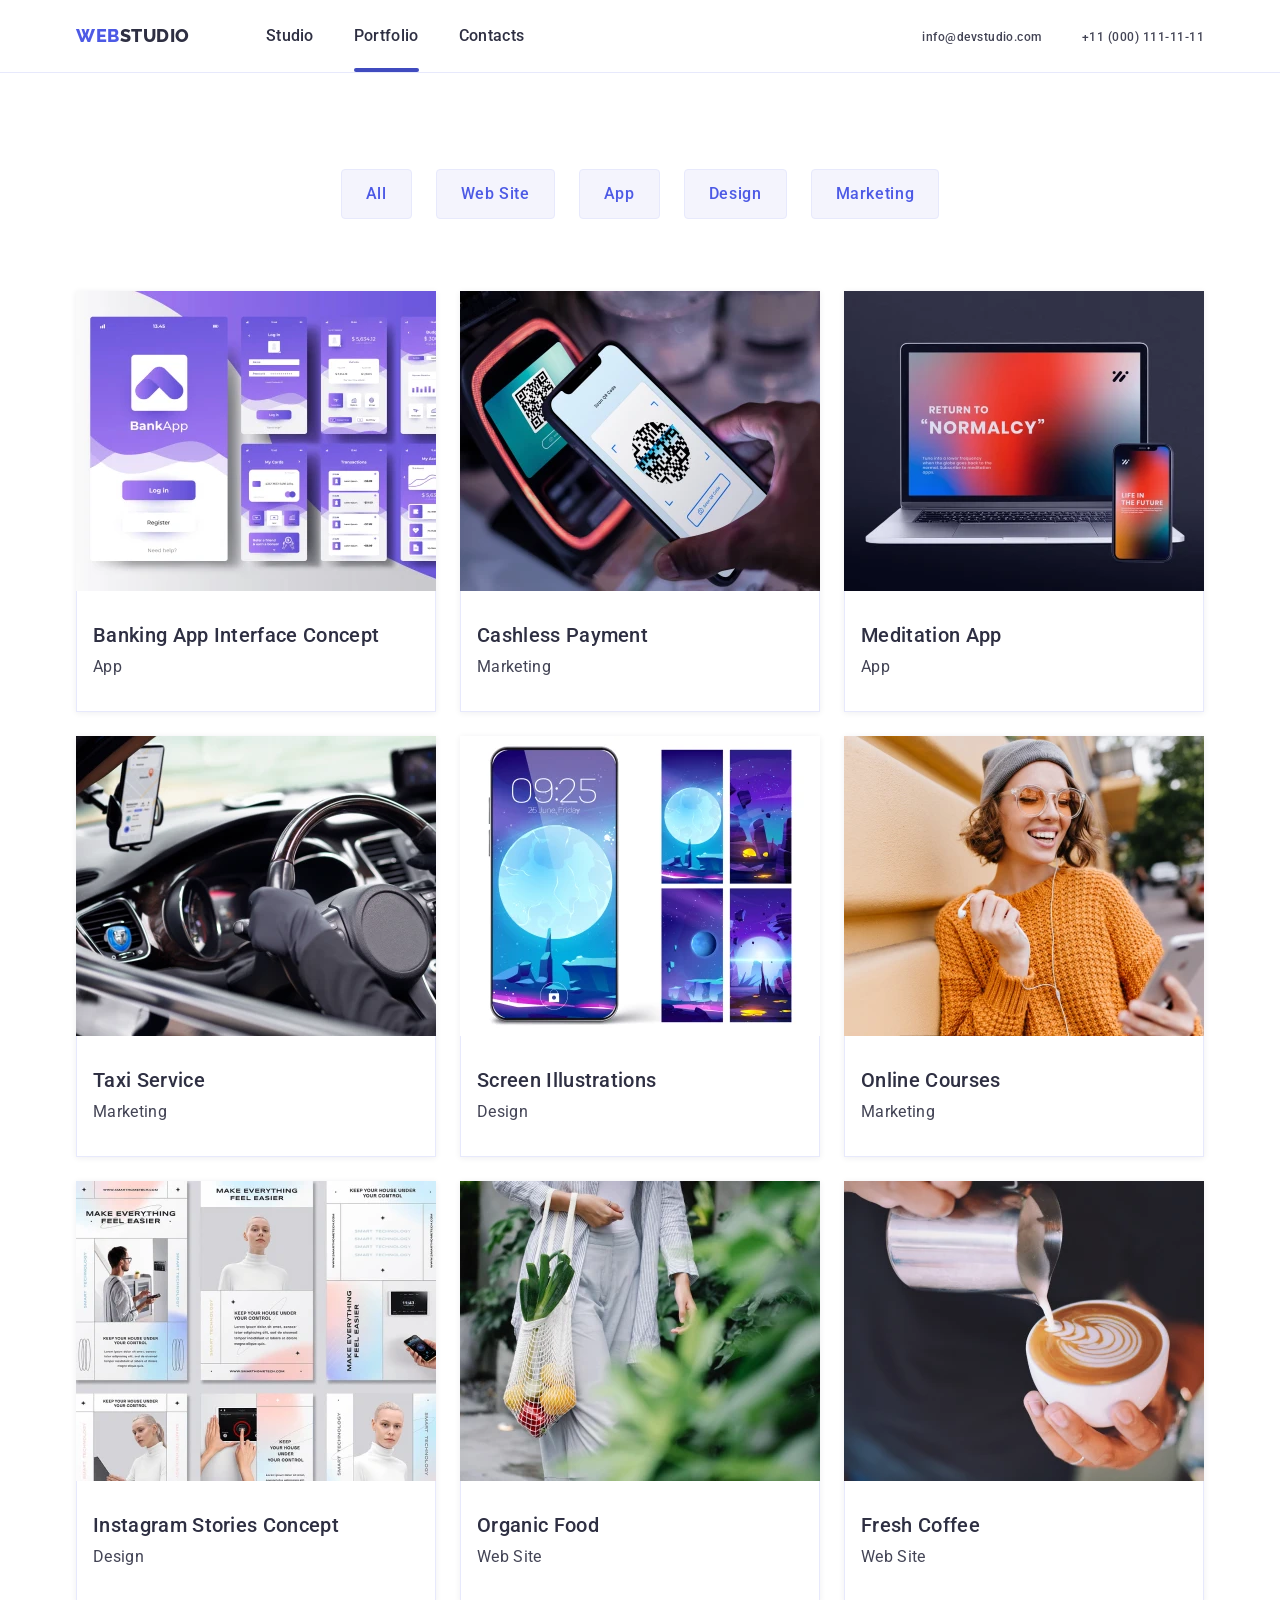
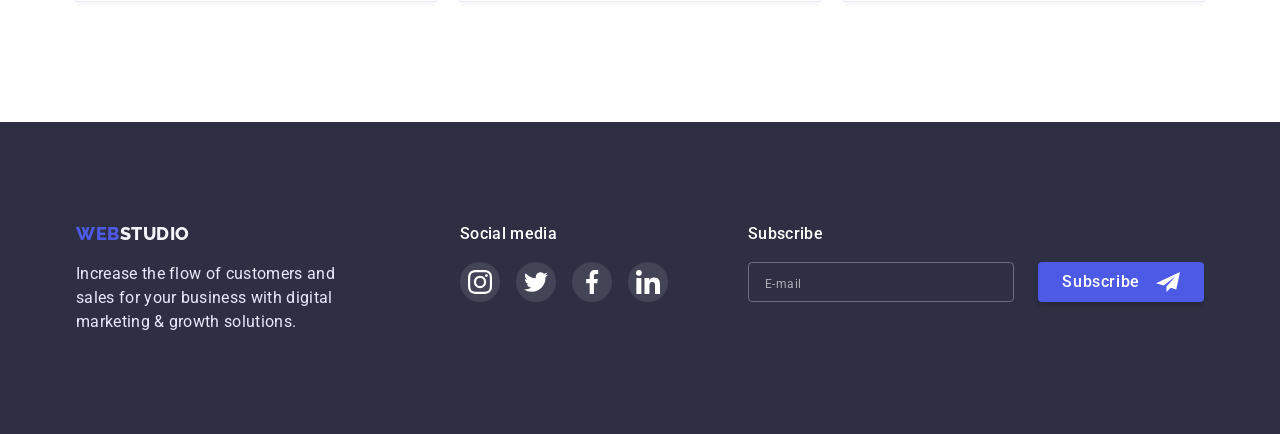
==== commit b3a545af: "Initial commit" ====
--- a/portfolio.html
+++ b/portfolio.html
@@ -1,331 +1,778 @@
 <!DOCTYPE html>
-<html lang="ru">
+<html lang="en">
   <head>
     <meta charset="UTF-8" />
     <meta http-equiv="X-UA-Compatible" content="IE=edge" />
     <meta name="viewport" content="width=device-width, initial-scale=1.0" />
     <title>Web Studio</title>
+
+    <!-- modern normalize -->
+    <link
+      rel="stylesheet"
+      href="https://cdnjs.cloudflare.com/ajax/libs/modern-normalize/1.0.0/modern-normalize.min.css"
+    />
+
+    <!-- google fonts styles -->
     <link rel="preconnect" href="https://fonts.googleapis.com" />
     <link rel="preconnect" href="https://fonts.gstatic.com" crossorigin />
     <link
-      href="https://fonts.googleapis.com/css2?family=Raleway:wght@700&family=Roboto:wght@400;500;700;900&display=swap"
+      href="https://fonts.googleapis.com/css2?family=Raleway:wght@800&family=Roboto:wght@400;500;700;900&display=swap"
       rel="stylesheet"
     />
-    <!-- Стили modern-normalize -->
-    <link
-      rel="stylesheet"
-      href="https://cdnjs.cloudflare.com/ajax/libs/modern-normalize/1.1.0/modern-normalize.min.css"
-      integrity="sha512-wpPYUAdjBVSE4KJnH1VR1HeZfpl1ub8YT/NKx4PuQ5NmX2tKuGu6U/JRp5y+Y8XG2tV+wKQpNHVUX03MfMFn9Q=="
-      crossorigin="anonymous"
-      referrerpolicy="no-referrer"
-    />
-    <!-- Мои стили -->
+
+    <!-- my styles sheet -->
     <link rel="stylesheet" href="./css/styles.css" />
   </head>
-
   <body>
-    <!-- Верхняя линия -->
-    <header class="header">
-      <div class="container header__wrappe">
-        <nav class="nav">
-          <a href="./index.html" class="logo logo--dark link"
-            ><span class="logo logo--accent">Web</span>Studio</a
-          >
-          <ul class="nav__list">
-            <li class="list nav__item">
-              <a href="./index.html" target="_self" class="nav_link link"
-                >Студия</a
+    <!-- top line -->
+    <header class="top-line">
+      <div class="container header">
+        <a class="logo logo--dark" href="./index.html">
+          <span class="logo--accent">Web</span>Studio
+        </a>
+
+        <div class="nav__wrapper">
+          <nav class="nav">
+            <ul class="nav__list">
+              <li class="nav__item">
+                <a class="nav__link" href="./index.html">Studio</a>
+              </li>
+              <li class="nav__item nav__link--current">
+                <a class="nav__link" href="./portfolio.html">Portfolio</a>
+              </li>
+              <li class="nav__item">
+                <a class="nav__link" href="">Contacts</a>
+              </li>
+            </ul>
+          </nav>
+          <ul class="header-contact">
+            <li class="header-contact__item">
+              <a class="header-contact__link" href="mailto:info@devstudio.com"
+                >info@devstudio.com</a
               >
             </li>
-            <li class="list nav__item">
-              <a
-                href="./portfolio.html"
-                target="_self"
-                class="nav_link nav__link--current link"
-                >Портфолио</a
+            <li class="header-contact__item">
+              <a class="header-contact__link" href="tel:+110001111111"
+                >+11 (000) 111-11-11</a
               >
             </li>
-            <li class="list nav__item">
-              <a href="" class="nav_link link">Контакты</a>
-            </li>
           </ul>
-        </nav>
-
-        <ul class="header-contact__list">
-          <li class="list header-contact__item">
-            <a
-              href="mailto:info@devstudio.com"
-              class="header-contact__link link"
-            >
-              <svg class="header-contact__icon header-contact__icon--envelope">
-                <use
-                  href="./images/icons.svg/symbol-defs.svg#icon-envelope"
-                ></use>
-              </svg>
-              info@devstudio.com</a
-            >
-          </li>
-          <li class="list header-contact__item">
-            <a href="tel:+380961111111" class="header-contact__link link">
-              <svg
-                class="header-contact__icon header-contact__icon--smartphone"
-              >
-                <use
-                  href="./images/icons.svg/symbol-defs.svg#icon-smartphone"
-                ></use>
-              </svg>
-              +38 096 111 11 11</a
-            >
-          </li>
-        </ul>
+        </div>
+
+        <button
+          type="button"
+          class="menu-btn js-open-menu"
+          aria-expanded="false"
+          aria-controls="mobile-menu"
+        >
+          <svg class="menu-btn__icon-open">
+            <use href="./images/icon.svg#burger"></use>
+          </svg>
+        </button>
+
+        <div class="header-menu js-menu-container" id="mobile-menu">
+          <nav class="nav">
+            <ul class="nav__list">
+              <li class="nav__item">
+                <a class="nav__link nav__link--current" href="./index.html"
+                  >Studio</a
+                >
+              </li>
+              <li class="nav__item">
+                <a class="nav__link" href="./portfolio.html">Portfolio</a>
+              </li>
+              <li class="nav__item">
+                <a class="nav__link" href="">Contacts</a>
+              </li>
+            </ul>
+          </nav>
+          <div>
+            <ul class="header-contact">
+              <li class="header-contact__item">
+                <a class="header-contact__link" href="mailto:info@devstudio.com"
+                  >info@devstudio.com</a
+                >
+              </li>
+              <li class="header-contact__item">
+                <a
+                  class="header-contact__link menu-tel"
+                  href="tel:+110001111111"
+                  >+11 (000) 111-11-11</a
+                >
+              </li>
+            </ul>
+
+            <ul class="menu-social__list">
+              <li class="social__item">
+                <a class="social__link" href="#" aria-label="instagram">
+                  <svg class="social__icon">
+                    <use href="./images/icon.svg#instagram"></use>
+                  </svg>
+                </a>
+              </li>
+              <li class="social__item">
+                <a class="social__link" href="#" aria-label="twitter">
+                  <svg class="social__icon">
+                    <use href="./images/icon.svg#twitter"></use>
+                  </svg>
+                </a>
+              </li>
+              <li class="social__item">
+                <a class="social__link" href="#" aria-label="facebook">
+                  <svg class="social__icon">
+                    <use href="./images/icon.svg#facebook"></use>
+                  </svg>
+                </a>
+              </li>
+              <li class="social__item">
+                <a class="social__link" href="#" aria-label="linkedin">
+                  <svg class="social__icon">
+                    <use href="./images/icon.svg#linkedin"></use>
+                  </svg>
+                </a>
+              </li>
+            </ul>
+          </div>
+          <button type="button" class="modal-btn__close js-close-menu">
+            <svg class="modal-btn__icon">
+              <use href="./images/icon.svg#close"></use>
+            </svg>
+          </button>
+        </div>
       </div>
     </header>
-    <!-- Проэкты -->
+
+    <!-- project -->
     <main>
-      <section class="project section">
+      <section class="section project">
+        <!-- project button -->
         <div class="container">
-          <h1 class="visually-hidden" aria-hidden="true" tabindex="-1">
-            Проекты
-          </h1>
-
-          <!-- Кнопки проэктов -->
-          <ul class="project-btn__list">
-            <li class="project-btn__item list">
-              <button type="button" class="project-btn">Все</button>
-            </li>
-            <li class="list project-btn__item">
-              <button type="button" class="project-btn">Веб-сайты</button>
-            </li>
-            <li class="list project-btn__item">
-              <button type="button" class="project-btn">Приложения</button>
-            </li>
-            <li class="list project-btn__item">
-              <button type="button" class="project-btn">Дизайн</button>
-            </li>
-            <li class="list project-btn__item">
-              <button type="button" class="project-btn">Маркетинг</button>
+          <h1 class="visually-hidden">project</h1>
+
+          <ul class="project-btn">
+            <li class="project-btn__item">
+              <button type="button" class="button button--light">All</button>
+            </li>
+            <li class="project-btn__item">
+              <button type="button" class="button button--light">
+                Web Site
+              </button>
+            </li>
+            <li class="project-btn__item">
+              <button type="button" class="button button--light">App</button>
+            </li>
+            <li class="project-btn__item">
+              <button type="button" class="button button--light">Design</button>
+            </li>
+            <li class="project-btn__item">
+              <button type="button" class="button button--light">
+                Marketing
+              </button>
             </li>
           </ul>
 
-          <!-- Примеры работ -->
+          <!-- project example -->
+
           <ul class="project__list">
-            <li class="project__item list">
-              <a href="" class="project__link link">
+            <li class="project__item">
+              <a href="" class="project__link">
                 <div class="project__wrapper">
-                  <img
-                    src="./images/portfolio/technoquack.jpg"
-                    alt="веб-сайт"
-                    width="370"
-                    height="294"
-                  />
-                  <p class="project__descrip">
-                    Ресурс предлагает комплексные предложения с разным уровнем
-                    функционала и сервисов. Все это позволит посетителю получить
-                    исчерпывающие сведения о компании или частном лице.
+                  <picture>
+                    <source
+                      srcset="
+                        ./images/portfolio-project/mobile/project-1-428.webp    1x,
+                        ./images/portfolio-project/mobile/project-1-428@2x.webp 2x
+                      "
+                      media="(max-width: 767px)"
+                      type="image/webp"
+                    />
+                    <source
+                      srcset="
+                        ./images/portfolio-project/mobile/project-1-428.jpg    1x,
+                        ./images/portfolio-project/mobile/project-1-428@2x.jpg 2x
+                      "
+                      media="(max-width: 767px)"
+                    />
+                    <source
+                      srcset="
+                        ./images/portfolio-project/desktop/project-1-1200.webp    1x,
+                        ./images/portfolio-project/desktop/project-1-1200@2x.webp 2x
+                      "
+                      media="(min-width: 1200px)"
+                      type="image/webp"
+                    />
+                    <source
+                      srcset="
+                        ./images/portfolio-project/desktop/project-1-1200.jpg    1x,
+                        ./images/portfolio-project/desktop/project-1-1200@2x.jpg 2x
+                      "
+                      media="(min-width: 1200px)"
+                    />
+                    <source
+                      srcset="
+                        ./images/portfolio-project/tablet/project-1-768.webp    1x,
+                        ./images/portfolio-project/tablet/project-1-768@2x.webp 2x
+                      "
+                      media="(min-width: 768px)"
+                      type="image/webp"
+                    />
+                    <source
+                      srcset="
+                        ./images/portfolio-project/tablet/project-1-768.jpg    1x,
+                        ./images/portfolio-project/tablet/project-1-768@2x.jpg 2x
+                      "
+                      media="(min-width: 768px)"
+                    />
+                    <img
+                      src="./images/portfolio-project/mobile/project-1-428.jpg"
+                      alt="app for a bank"
+                    />
+                  </picture>
+                  <p class="project__overlay">
+                    14 Stylish and User-Friendly App Design Concepts · Task
+                    Manager App · Calorie Tracker App · Exotic Fruit Ecommerce
+                    App · Cloud Storage App
                   </p>
                 </div>
-
-                <div class="project__content">
-                  <h2 class="project__title">Технокряк</h2>
-                  <p class="project__text">Веб-сайт</p>
-                </div>
-              </a>
-            </li>
-
-            <li class="project__item list">
-              <a href="" class="project__link link">
+                <div class="project__description">
+                  <h2 class="project__title">Banking App Interface Concept</h2>
+                  <p class="project__category">App</p>
+                </div>
+              </a>
+            </li>
+            <li class="project__item">
+              <a href="" class="project__link">
                 <div class="project__wrapper">
-                  <img
-                    src="./images/portfolio/poster-nba.jpg"
-                    alt="дизайн"
-                    width="370"
-                    height="294"
-                  />
-                  <p class="project__descrip">
-                    Ресурс предлагает комплексные предложения с разным уровнем
-                    функционала и сервисов. Все это позволит посетителю получить
-                    исчерпывающие сведения о компании или частном лице.
+                  <picture>
+                    <source
+                      srcset="
+                        ./images/portfolio-project/mobile/project-2-428.webp    1x,
+                        ./images/portfolio-project/mobile/project-2-428@2x.webp 2x
+                      "
+                      media="(max-width: 767px)"
+                      type="image/webp"
+                    />
+                    <source
+                      srcset="
+                        ./images/portfolio-project/mobile/project-2-428.jpg    1x,
+                        ./images/portfolio-project/mobile/project-2-428@2x.jpg 2x
+                      "
+                      media="(max-width: 767px)"
+                    />
+                    <source
+                      srcset="
+                        ./images/portfolio-project/desktop/project-2-1200.webp    1x,
+                        ./images/portfolio-project/desktop/project-2-1200@2x.webp 2x
+                      "
+                      media="(min-width: 1200px)"
+                      type="image/webp"
+                    />
+                    <source
+                      srcset="
+                        ./images/portfolio-project/desktop/project-2-1200.jpg    1x,
+                        ./images/portfolio-project/desktop/project-2-1200@2x.jpg 2x
+                      "
+                      media="(min-width: 1200px)"
+                    />
+                    <source
+                      srcset="
+                        ./images/portfolio-project/tablet/project-2-768.webp    1x,
+                        ./images/portfolio-project/tablet/project-2-768@2x.webp 2x
+                      "
+                      media="(min-width: 768px)"
+                      type="image/webp"
+                    />
+                    <source
+                      srcset="
+                        ./images/portfolio-project/tablet/project-2-768.jpg    1x,
+                        ./images/portfolio-project/tablet/project-2-768@2x.jpg 2x
+                      "
+                      media="(min-width: 768px)"
+                    />
+                    <img
+                      src="./images/portfolio-project/mobile/project-2-428.jpg"
+                      alt="app for a payment"
+                    />
+                  </picture>
+
+                  <p class="project__overlay">
+                    14 Stylish and User-Friendly App Design Concepts · Task
+                    Manager App · Calorie Tracker App · Exotic Fruit Ecommerce
+                    App · Cloud Storage App
                   </p>
                 </div>
 
-                <div class="project__content">
-                  <h2 class="project__title">
-                    Постер <span lang="en">New Orlean vs Golden Star</span>
-                  </h2>
-                  <p class="project__text">Дизайн</p>
-                </div>
-              </a>
-            </li>
-
-            <li class="project__item list">
-              <a href="" class="project__link link">
+                <div class="project__description">
+                  <h2 class="project__title">Cashless Payment</h2>
+                  <p class="project__category">Marketing</p>
+                </div>
+              </a>
+            </li>
+            <li class="project__item">
+              <a href="" class="project__link">
                 <div class="project__wrapper">
-                  <img
-                    src="./images/portfolio/restourant.jpg"
-                    alt="приложение"
-                    width="370"
-                    height="294"
-                  />
-                  <p class="project__descrip">
-                    Ресурс предлагает комплексные предложения с разным уровнем
-                    функционала и сервисов. Все это позволит посетителю получить
-                    исчерпывающие сведения о компании или частном лице.
+                  <picture>
+                    <source
+                      srcset="
+                        ./images/portfolio-project/mobile/project-3-428.webp    1x,
+                        ./images/portfolio-project/mobile/project-3-428@2x.webp 2x
+                      "
+                      media="(max-width: 767px)"
+                      type="image/webp"
+                    />
+                    <source
+                      srcset="
+                        ./images/portfolio-project/mobile/project-3-428.jpg    1x,
+                        ./images/portfolio-project/mobile/project-3-428@2x.jpg 2x
+                      "
+                      media="(max-width: 767px)"
+                    />
+                    <source
+                      srcset="
+                        ./images/portfolio-project/desktop/project-3-1200.webp    1x,
+                        ./images/portfolio-project/desktop/project-3-1200@2x.webp 2x
+                      "
+                      media="(min-width: 1200px)"
+                      type="image/webp"
+                    />
+                    <source
+                      srcset="
+                        ./images/portfolio-project/desktop/project-3-1200.jpg    1x,
+                        ./images/portfolio-project/desktop/project-3-1200@2x.jpg 2x
+                      "
+                      media="(min-width: 1200px)"
+                    />
+                    <source
+                      srcset="
+                        ./images/portfolio-project/tablet/project-3-768.webp    1x,
+                        ./images/portfolio-project/tablet/project-3-768@2x.webp 2x
+                      "
+                      media="(min-width: 768px)"
+                      type="image/webp"
+                    />
+                    <source
+                      srcset="
+                        ./images/portfolio-project/tablet/project-3-768.jpg    1x,
+                        ./images/portfolio-project/tablet/project-3-768@2x.jpg 2x
+                      "
+                      media="(min-width: 768px)"
+                    />
+                    <img
+                      src="./images/portfolio-project/mobile/project-3-428.jpg"
+                      alt="app for meditation"
+                    />
+                  </picture>
+                  <p class="project__overlay">
+                    14 Stylish and User-Friendly App Design Concepts · Task
+                    Manager App · Calorie Tracker App · Exotic Fruit Ecommerce
+                    App · Cloud Storage App
                   </p>
                 </div>
 
-                <div class="project__content">
-                  <h2 class="project__title">
-                    Ресторан <span lang="en">Seafood</span>
-                  </h2>
-                  <p class="project__text">Приложение</p>
-                </div>
-              </a>
-            </li>
-
-            <li class="project__item list">
-              <a href="" class="project__link link">
+                <div class="project__description">
+                  <h2 class="project__title">Meditation App</h2>
+                  <p class="project__category">App</p>
+                </div>
+              </a>
+            </li>
+            <li class="project__item">
+              <a href="" class="project__link">
                 <div class="project__wrapper">
-                  <img
-                    src="./images/portfolio/prime-project.jpg"
-                    alt="маркетинг"
-                    width="370"
-                    height="294"
-                  />
-                  <p class="project__descrip">
-                    Ресурс предлагает комплексные предложения с разным уровнем
-                    функционала и сервисов. Все это позволит посетителю получить
-                    исчерпывающие сведения о компании или частном лице.
+                  <picture>
+                    <source
+                      srcset="
+                        ./images/portfolio-project/mobile/project-4-428.webp    1x,
+                        ./images/portfolio-project/mobile/project-4-428@2x.webp 2x
+                      "
+                      media="(max-width: 767px)"
+                      type="image/webp"
+                    />
+                    <source
+                      srcset="
+                        ./images/portfolio-project/mobile/project-4-428.jpg    1x,
+                        ./images/portfolio-project/mobile/project-4-428@2x.jpg 2x
+                      "
+                      media="(max-width: 767px)"
+                    />
+                    <source
+                      srcset="
+                        ./images/portfolio-project/desktop/project-4-1200.webp    1x,
+                        ./images/portfolio-project/desktop/project-4-1200@2x.webp 2x
+                      "
+                      media="(min-width: 1200px)"
+                      type="image/webp"
+                    />
+                    <source
+                      srcset="
+                        ./images/portfolio-project/desktop/project-4-1200.jpg    1x,
+                        ./images/portfolio-project/desktop/project-4-1200@2x.jpg 2x
+                      "
+                      media="(min-width: 1200px)"
+                    />
+                    <source
+                      srcset="
+                        ./images/portfolio-project/tablet/project-4-768.webp    1x,
+                        ./images/portfolio-project/tablet/project-4-768@2x.webp 2x
+                      "
+                      media="(min-width: 768px)"
+                      type="image/webp"
+                    />
+                    <source
+                      srcset="
+                        ./images/portfolio-project/tablet/project-4-768.jpg    1x,
+                        ./images/portfolio-project/tablet/project-4-768@2x.jpg 2x
+                      "
+                      media="(min-width: 768px)"
+                    />
+                    <img
+                      src="./images/portfolio-project/mobile/project-4-428.jpg"
+                      alt="app for taxi"
+                    />
+                  </picture>
+                  <p class="project__overlay">
+                    14 Stylish and User-Friendly App Design Concepts · Task
+                    Manager App · Calorie Tracker App · Exotic Fruit Ecommerce
+                    App · Cloud Storage App
                   </p>
                 </div>
 
-                <div class="project__content">
-                  <h2 class="project__title">
-                    Проект <span lang="en">Prime</span>
-                  </h2>
-                  <p class="project__text">Маркетинг</p>
-                </div>
-              </a>
-            </li>
-
-            <li class="project__item list">
-              <a href="" class="project__link link">
+                <div class="project__description">
+                  <h2 class="project__title">Taxi Service</h2>
+                  <p class="project__category">Marketing</p>
+                </div>
+              </a>
+            </li>
+            <li class="project__item">
+              <a href="" class="project__link">
                 <div class="project__wrapper">
-                  <img
-                    src="./images/portfolio/box-project.jpg"
-                    alt="приложение"
-                    width="370"
-                    height="294"
-                  />
-                  <p class="project__descrip">
-                    Ресурс предлагает комплексные предложения с разным уровнем
-                    функционала и сервисов. Все это позволит посетителю получить
-                    исчерпывающие сведения о компании или частном лице.
+                  <picture>
+                    <source
+                      srcset="
+                        ./images/portfolio-project/mobile/project-5-428.webp    1x,
+                        ./images/portfolio-project/mobile/project-5-428@2x.webp 2x
+                      "
+                      media="(max-width: 767px)"
+                      type="image/webp"
+                    />
+                    <source
+                      srcset="
+                        ./images/portfolio-project/mobile/project-5-428.jpg    1x,
+                        ./images/portfolio-project/mobile/project-5-428@2x.jpg 2x
+                      "
+                      media="(max-width: 767px)"
+                    />
+                    <source
+                      srcset="
+                        ./images/portfolio-project/desktop/project-5-1200.webp    1x,
+                        ./images/portfolio-project/desktop/project-5-1200@2x.webp 2x
+                      "
+                      media="(min-width: 1200px)"
+                      type="image/webp"
+                    />
+                    <source
+                      srcset="
+                        ./images/portfolio-project/desktop/project-5-1200.jpg    1x,
+                        ./images/portfolio-project/desktop/project-5-1200@2x.jpg 2x
+                      "
+                      media="(min-width: 1200px)"
+                    />
+                    <source
+                      srcset="
+                        ./images/portfolio-project/tablet/project-5-768.webp    1x,
+                        ./images/portfolio-project/tablet/project-5-768@2x.webp 2x
+                      "
+                      media="(min-width: 768px)"
+                      type="image/webp"
+                    />
+                    <source
+                      srcset="
+                        ./images/portfolio-project/tablet/project-5-768.jpg    1x,
+                        ./images/portfolio-project/tablet/project-5-768@2x.jpg 2x
+                      "
+                      media="(min-width: 768px)"
+                    />
+                    <img
+                      src="./images/portfolio-project/mobile/project-5-428.jpg"
+                      alt="development of illustration design"
+                    />
+                  </picture>
+                  <p class="project__overlay">
+                    14 Stylish and User-Friendly App Design Concepts · Task
+                    Manager App · Calorie Tracker App · Exotic Fruit Ecommerce
+                    App · Cloud Storage App
                   </p>
                 </div>
 
-                <div class="project__content">
-                  <h2 class="project__title">
-                    Проект <span lang="en">Boxes</span>
-                  </h2>
-                  <p class="project__text">Приложение</p>
-                </div>
-              </a>
-            </li>
-
-            <li class="project__item list">
-              <a href="" class="project__link link">
+                <div class="project__description">
+                  <h2 class="project__title">Screen Illustrations</h2>
+                  <p class="project__category">Design</p>
+                </div>
+              </a>
+            </li>
+            <li class="project__item">
+              <a href="" class="project__link">
                 <div class="project__wrapper">
-                  <img
-                    src="./images/portfolio/inspiration.jpg"
-                    alt="веб-сайт"
-                    width="370"
-                    height="294"
-                  />
-                  <p class="project__descrip">
-                    Ресурс предлагает комплексные предложения с разным уровнем
-                    функционала и сервисов. Все это позволит посетителю получить
-                    исчерпывающие сведения о компании или частном лице.
+                  <picture>
+                    <source
+                      srcset="
+                        ./images/portfolio-project/mobile/project-6-428.webp    1x,
+                        ./images/portfolio-project/mobile/project-6-428@2x.webp 2x
+                      "
+                      media="(max-width: 767px)"
+                      type="image/webp"
+                    />
+                    <source
+                      srcset="
+                        ./images/portfolio-project/mobile/project-6-428.jpg    1x,
+                        ./images/portfolio-project/mobile/project-6-428@2x.jpg 2x
+                      "
+                      media="(max-width: 767px)"
+                    />
+                    <source
+                      srcset="
+                        ./images/portfolio-project/desktop/project-6-1200.webp    1x,
+                        ./images/portfolio-project/desktop/project-6-1200@2x.webp 2x
+                      "
+                      media="(min-width: 1200px)"
+                      type="image/webp"
+                    />
+                    <source
+                      srcset="
+                        ./images/portfolio-project/desktop/project-6-1200.jpg    1x,
+                        ./images/portfolio-project/desktop/project-6-1200@2x.jpg 2x
+                      "
+                      media="(min-width: 1200px)"
+                    />
+                    <source
+                      srcset="
+                        ./images/portfolio-project/tablet/project-6-768.webp    1x,
+                        ./images/portfolio-project/tablet/project-6-768@2x.webp 2x
+                      "
+                      media="(min-width: 768px)"
+                      type="image/webp"
+                    />
+                    <source
+                      srcset="
+                        ./images/portfolio-project/tablet/project-6-768.jpg    1x,
+                        ./images/portfolio-project/tablet/project-6-768@2x.jpg 2x
+                      "
+                      media="(min-width: 768px)"
+                    />
+                    <img
+                      src="./images/portfolio-project/mobile/project-6-428.jpg"
+                      alt="app for online courses"
+                    />
+                  </picture>
+                  <p class="project__overlay">
+                    14 Stylish and User-Friendly App Design Concepts · Task
+                    Manager App · Calorie Tracker App · Exotic Fruit Ecommerce
+                    App · Cloud Storage App
                   </p>
                 </div>
 
-                <div class="project__content">
-                  <h2 lang="en" class="project__title">
-                    Inspiration has no Borders
-                  </h2>
-                  <p class="project__text">Веб-сайт</p>
-                </div>
-              </a>
-            </li>
-
-            <li class="project__item list">
-              <a href="" class="project__link link">
+                <div class="project__description">
+                  <h2 class="project__title">Online Courses</h2>
+                  <p class="project__category">Marketing</p>
+                </div>
+              </a>
+            </li>
+            <li class="project__item">
+              <a href="" class="project__link">
                 <div class="project__wrapper">
-                  <img
-                    src="./images/portfolio/edition.jpg"
-                    alt="дизайн"
-                    width="370"
-                    height="294"
-                  />
-                  <p class="project__descrip">
-                    Ресурс предлагает комплексные предложения с разным уровнем
-                    функционала и сервисов. Все это позволит посетителю получить
-                    исчерпывающие сведения о компании или частном лице.
+                  <picture>
+                    <source
+                      srcset="
+                        ./images/portfolio-project/mobile/project-7-428.webp    1x,
+                        ./images/portfolio-project/mobile/project-7-428@2x.webp 2x
+                      "
+                      media="(max-width: 767px)"
+                      type="image/webp"
+                    />
+                    <source
+                      srcset="
+                        ./images/portfolio-project/mobile/project-7-428.jpg    1x,
+                        ./images/portfolio-project/mobile/project-7-428@2x.jpg 2x
+                      "
+                      media="(max-width: 767px)"
+                    />
+                    <source
+                      srcset="
+                        ./images/portfolio-project/desktop/project-7-1200.webp    1x,
+                        ./images/portfolio-project/desktop/project-7-1200@2x.webp 2x
+                      "
+                      media="(min-width: 1200px)"
+                      type="image/webp"
+                    />
+                    <source
+                      srcset="
+                        ./images/portfolio-project/desktop/project-7-1200.jpg    1x,
+                        ./images/portfolio-project/desktop/project-7-1200@2x.jpg 2x
+                      "
+                      media="(min-width: 1200px)"
+                    />
+                    <source
+                      srcset="
+                        ./images/portfolio-project/tablet/project-7-768.webp    1x,
+                        ./images/portfolio-project/tablet/project-7-768@2x.webp 2x
+                      "
+                      media="(min-width: 768px)"
+                      type="image/webp"
+                    />
+                    <source
+                      srcset="
+                        ./images/portfolio-project/tablet/project-7-768.jpg    1x,
+                        ./images/portfolio-project/tablet/project-7-768@2x.jpg 2x
+                      "
+                      media="(min-width: 768px)"
+                    />
+                    <img
+                      src="./images/portfolio-project/mobile/project-7-428.jpg"
+                      alt="development of instagram stories design"
+                    />
+                  </picture>
+                  <p class="project__overlay">
+                    14 Stylish and User-Friendly App Design Concepts · Task
+                    Manager App · Calorie Tracker App · Exotic Fruit Ecommerce
+                    App · Cloud Storage App
                   </p>
                 </div>
 
-                <div class="project__content">
-                  <h2 class="project__title">
-                    Издание <span lang="en">Limited Edition</span>
-                  </h2>
-                  <p class="project__text">Дизайн</p>
-                </div>
-              </a>
-            </li>
-
-            <li class="project__item list">
-              <a href="" class="project__link link">
+                <div class="project__description">
+                  <h2 class="project__title">Instagram Stories Concept</h2>
+                  <p class="project__category">Design</p>
+                </div>
+              </a>
+            </li>
+            <li class="project__item">
+              <a href="" class="project__link">
                 <div class="project__wrapper">
-                  <img
-                    src="./images/portfolio/lab-project.jpg"
-                    alt="маркетинг"
-                    width="370"
-                    height="294"
-                  />
-                  <p class="project__descrip">
-                    Ресурс предлагает комплексные предложения с разным уровнем
-                    функционала и сервисов. Все это позволит посетителю получить
-                    исчерпывающие сведения о компании или частном лице.
+                  <picture>
+                    <source
+                      srcset="
+                        ./images/portfolio-project/mobile/project-8-428.webp    1x,
+                        ./images/portfolio-project/mobile/project-8-428@2x.webp 2x
+                      "
+                      media="(max-width: 767px)"
+                      type="image/webp"
+                    />
+                    <source
+                      srcset="
+                        ./images/portfolio-project/mobile/project-8-428.jpg    1x,
+                        ./images/portfolio-project/mobile/project-8-428@2x.jpg 2x
+                      "
+                      media="(max-width: 767px)"
+                    />
+                    <source
+                      srcset="
+                        ./images/portfolio-project/desktop/project-8-1200.webp    1x,
+                        ./images/portfolio-project/desktop/project-8-1200@2x.webp 2x
+                      "
+                      media="(min-width: 1200px)"
+                      type="image/webp"
+                    />
+                    <source
+                      srcset="
+                        ./images/portfolio-project/desktop/project-8-1200.jpg    1x,
+                        ./images/portfolio-project/desktop/project-8-1200@2x.jpg 2x
+                      "
+                      media="(min-width: 1200px)"
+                    />
+                    <source
+                      srcset="
+                        ./images/portfolio-project/tablet/project-8-768.webp    1x,
+                        ./images/portfolio-project/tablet/project-8-768@2x.webp 2x
+                      "
+                      media="(min-width: 768px)"
+                      type="image/webp"
+                    />
+                    <source
+                      srcset="
+                        ./images/portfolio-project/tablet/project-8-768.jpg    1x,
+                        ./images/portfolio-project/tablet/project-8-768@2x.jpg 2x
+                      "
+                      media="(min-width: 768px)"
+                    />
+                    <img
+                      src="./images/portfolio-project/mobile/project-8-428.jpg"
+                      alt="organic food website"
+                    />
+                  </picture>
+                  <p class="project__overlay">
+                    14 Stylish and User-Friendly App Design Concepts · Task
+                    Manager App · Calorie Tracker App · Exotic Fruit Ecommerce
+                    App · Cloud Storage App
                   </p>
                 </div>
 
-                <div class="project__content">
-                  <h2 class="project__title">
-                    Проект <span lang="en">LAB</span>
-                  </h2>
-                  <p class="project__text">Маркетинг</p>
-                </div>
-              </a>
-            </li>
-
-            <li class="project__item list">
-              <a href="" class="project__link link">
+                <div class="project__description">
+                  <h2 class="project__title">Organic Food</h2>
+                  <p class="project__category">Web Site</p>
+                </div>
+              </a>
+            </li>
+            <li class="project__item">
+              <a href="" class="project__link">
                 <div class="project__wrapper">
-                  <img
-                    src="./images/portfolio/growing-bisiness.jpg"
-                    alt="ноутбук на столе"
-                    width="370"
-                    height="294"
-                  />
-                  <p class="project__descrip">
-                    Ресурс предлагает комплексные предложения с разным уровнем
-                    функционала и сервисов. Все это позволит посетителю получить
-                    исчерпывающие сведения о компании или частном лице.
+                  <picture>
+                    <source
+                      srcset="
+                        ./images/portfolio-project/mobile/project-9-428.webp    1x,
+                        ./images/portfolio-project/mobile/project-9-428@2x.webp 2x
+                      "
+                      media="(max-width: 767px)"
+                      type="image/webp"
+                    />
+                    <source
+                      srcset="
+                        ./images/portfolio-project/mobile/project-9-428.jpg    1x,
+                        ./images/portfolio-project/mobile/project-9-428@2x.jpg 2x
+                      "
+                      media="(max-width: 767px)"
+                    />
+                    <source
+                      srcset="
+                        ./images/portfolio-project/desktop/project-9-1200.webp    1x,
+                        ./images/portfolio-project/desktop/project-9-1200@2x.webp 2x
+                      "
+                      media="(min-width: 1200px)"
+                      type="image/webp"
+                    />
+                    <source
+                      srcset="
+                        ./images/portfolio-project/desktop/project-9-1200.jpg    1x,
+                        ./images/portfolio-project/desktop/project-9-1200@2x.jpg 2x
+                      "
+                      media="(min-width: 1200px)"
+                    />
+                    <source
+                      srcset="
+                        ./images/portfolio-project/tablet/project-9-768.webp    1x,
+                        ./images/portfolio-project/tablet/project-9-768@2x.webp 2x
+                      "
+                      media="(min-width: 768px)"
+                      type="image/webp"
+                    />
+                    <source
+                      srcset="
+                        ./images/portfolio-project/tablet/project-9-768.jpg    1x,
+                        ./images/portfolio-project/tablet/project-9-768@2x.jpg 2x
+                      "
+                      media="(min-width: 768px)"
+                    />
+                    <img
+                      src="./images/portfolio-project/mobile/project-9-428.jpg"
+                      alt="barista pours coffee"
+                    />
+                  </picture>
+                  <p class="project__overlay">
+                    14 Stylish and User-Friendly App Design Concepts · Task
+                    Manager App · Calorie Tracker App · Exotic Fruit Ecommerce
+                    App · Cloud Storage App
                   </p>
                 </div>
-
-                <div class="project__content">
-                  <h2 lang="en" class="project__title">Growing Business</h2>
-                  <p class="project__text">Приложение</p>
+                <div class="project__description">
+                  <h2 class="project__title">Fresh Coffee</h2>
+                  <p class="project__category">Web Site</p>
                 </div>
               </a>
             </li>
@@ -334,111 +781,68 @@
       </section>
     </main>
 
-    <!-- Подвал -->
-    <footer class="footer">
-      <div class="container footer__wrapper">
-        <div>
-          <a href="./index.html" class="logo logo--light link"
-            ><span class="logo logo--accent">Web</span>Studio</a
-          >
-          <address>
-            <span class="footer__text"> г. Киев, пр-т Леси Украинки, 26 </span>
-            <ul class="footer-contact__list">
-              <li class="footer-contact__item list">
-                <a
-                  href="mailto:info@example.com"
-                  class="footer-contact__link link"
-                  >info@example.com</a
-                >
-              </li>
-              <li class="footer-contact__item list">
-                <a href="tel:+380961111111" class="footer-contact__link link"
-                  >+38 096 111 11 11</a
-                >
-              </li>
-            </ul>
-          </address>
+    <!-- footer -->
+    <footer class="section footer">
+      <div class="container container__tablet footer-wrapper">
+        <div class="footer-logo">
+          <a class="logo logo--light" href="./index.html">
+            <span class="logo--accent">Web</span>Studio
+          </a>
+          <p class="footer__text">
+            Increase the flow of customers and sales for your business with
+            digital marketing & growth solutions.
+          </p>
         </div>
         <div class="footer-social">
-          <b class="footer-social__text">присоединяйтесь</b>
-          <ul class="social">
-            <li class="social__list list">
-              <a
-                href=""
-                class="social__link social__link--dark link"
-                aria-label="instagram"
-              >
-                <svg class="social__icon">
-                  <use
-                    href="./images/icons.svg/symbol-defs.svg#icon-instagram"
-                  ></use>
+          <p class="footer-social__text">Social media</p>
+          <ul class="footer-social__list">
+            <li class="footer-social__item">
+              <a class="footer-social__link" href="" aria-label="instagram">
+                <svg class="footer-social__icon">
+                  <use href="./images/icon.svg#instagram"></use>
                 </svg>
               </a>
             </li>
-            <li class="social__list list">
-              <a
-                href=""
-                class="social__link social__link--dark link"
-                aria-label="twitter"
-              >
-                <svg class="social__icon">
-                  <use
-                    href="./images/icons.svg/symbol-defs.svg#icon-twitter"
-                  ></use>
+            <li class="footer-social__item">
+              <a class="footer-social__link" href="" aria-label="twitter">
+                <svg class="footer-social__icon">
+                  <use href="./images/icon.svg#twitter"></use>
                 </svg>
               </a>
             </li>
-            <li class="social__list list">
-              <a
-                href=""
-                class="social__link social__link--dark link"
-                aria-label="facebook"
-              >
-                <svg class="social__icon">
-                  <use
-                    href="./images/icons.svg/symbol-defs.svg#icon-facebook"
-                  ></use>
+            <li class="footer-social__item">
+              <a class="footer-social__link" href="" aria-label="facebook">
+                <svg class="footer-social__icon">
+                  <use href="./images/icon.svg#facebook"></use>
                 </svg>
               </a>
             </li>
-            <li class="social__list list">
-              <a
-                href=""
-                class="social__link social__link--dark link"
-                aria-label="linkedin"
-              >
-                <svg class="social__icon">
-                  <use
-                    href="./images/icons.svg/symbol-defs.svg#icon-linkedin"
-                  ></use>
+            <li class="footer-social__item">
+              <a class="footer-social__link" href="" aria-label="linkedin">
+                <svg class="footer-social__icon">
+                  <use href="./images/icon.svg#linkedin"></use>
                 </svg>
               </a>
             </li>
           </ul>
         </div>
-
-        <!-- Form footer -->
-
-        <form class="subs-form">
-          <div class="subs-form__wrapper">
-            <label for="mail" class="subs-form__label">
-              Подпишитесь на рассылку
-            </label>
+        <form class="footer-form">
+          <div class="footer-form__wrapper">
+            <label for="footer-form" class="footer-form__label"
+              >Subscribe</label
+            >
             <input
-              class="subs-form__input"
               type="email"
               name="email"
-              id="mail"
+              id="footer-form"
               placeholder="E-mail"
-              required
+              class="footer-form__input"
             />
           </div>
-          <button type="submit" class="btn btn--size">
-            Подписаться
-            <svg class="susubs-form__icon">
-              <use
-                href="./images/icons.svg/symbol-defs.svg#icon-form-send"
-              ></use>
+          <button type="submit" class="button button--accent">
+            Subscribe
+            <svg class="footer-form__icon">
+              <use href="./images/icon.svg#send"></use>
             </svg>
           </button>
         </form>
--- a/css/styles.css
+++ b/css/styles.css
@@ -1,105 +1,61 @@
-/* Переменные стилей - цвет */
+/* variables color*/
 :root {
-  --primary-text-color: #212121;
-  --secondary-text-color: #757575;
-  --border-project-color: #eeeeee;
-  /* Цвет КНОПКИ */
-  --accent-color: #2196f3;
-  --button-color: #f5f4fa;
-  --secondary-btn-color: #188ce8;
-  --primary-white-color: #ffffff;
-  /* Цвет фон ГЕРОЙ и ФУТЕР */
-  --footer-bg-color: #2f303a;
-  --firsty-bg-color: rgba(47, 48, 58, 0.4);
-  --secondary-bg-color: #c4c4c4;
-  /* Цвет тел и почта ФУТЕР */
-  --telemail-footer-color: rgba(255, 255, 255, 0.6);
-  --form-footer-color: rgba(255, 255, 255, 0.3);
-  /*  Цвет соцситей */
-  --firsty-social-color: #afb1b8;
-  --footer-social-color: rgba(255, 255, 255, 0.1);
-  /* Цвет фон оверлей */
-  --overlay-color: rgba(33, 150, 243, 0.9);
-  /* Цвет бекдропа */
-  --backdrop-color: rgba(0, 0, 0, 0.2);
-  /* Цвет текст в ФОРМЕ */
-  --text-form-color: rgba(117, 117, 117, 0.5);
-  --border-form-color: rgba(33, 33, 33, 0.2);
-
-  /* Переходы ховер фокус */
+  --primary-color: #4d5ae5;
+  --secondary-color: #404bbf;
+  --primary-dark-color: #2e2f42;
+  --accent-light-color: #e7e9fc;
+  --text-dark-color: #434455;
+  --client-color: #8e8f99;
+  --text-light-color: #f4f4fd;
+  --hero-title-color: #ffffff;
+  --footer-soc-color: rgba(255, 255, 255, 0.1);
+  --footer-soc-sec-color: #31d0aa;
+
+  /* modal */
+  --backdrop-color: rgba(46, 47, 66, 0.4);
+  --modal-bg-color: #fcfcfc;
+  --modal-border-color: rgba(33, 33, 33, 0.2);
+  --modal-sec-text-color: #757575;
+
+  /* transition */
   --transition: 250ms cubic-bezier(0.4, 0, 0.2, 1);
-  
-}
-
-/* Raleway    bold-700
-   Roboto     normal-400    500;    bold-700     900  */
-
-body {
-  background-color: var(--primary-white-color);
-  color: var(--primary-text-color);
-  /* УБРАТЬ */
-  /* width: 1500px;
-  margin-left: auto;
-  margin-right: auto;
-  outline: 5px solid black; */
-
-  font-family: Roboto, sans-serif;
-  letter-spacing: 0.03em;
-}
-
-/* Глобальный сброс стилей заголовка и списков */
+}
+
+/* style reset */
+a {
+  text-decoration: none;
+}
+
 h1,
 h2,
 h3,
 h4,
 h5,
 h6,
-p {
+p,
+ul,
+ol,
+body {
   margin: 0;
-}
-ul {
-  margin: 0;
-  padding-left: 0;
-}
+  padding: 0;
+}
+
+li {
+  list-style: none;
+}
+
 img {
   display: block;
-}
-
-.list {
-  list-style: none;
-}
-
-.link {
-  text-decoration: none;
-}
-
-
-/* Общие стили containe и section */
-.container {
-  width: 1200px;
-  margin-left: auto;
-  margin-right: auto;
-  padding-left: 15px;
-  padding-right: 15px;
-  /* outline: 2px solid greenyellow; */
-}
-
-.section {
-  padding-top: 94px;
-  padding-bottom: 94px;
-}
-
-.title {
-  display: block;
-  margin-bottom: 50px;
-  color: var(--primary-text-color);
-  font-weight: bold;
-  font-size: 36px;
-  line-height: 1.12;
-  text-align: center;
-}
-
-/* Скрытие ПРАВИЛЬНОЕ*/
+  max-width: 100%;
+  height: auto;
+}
+
+body {
+  font-family: Roboto, sans-serif;
+  letter-spacing: 0.02em;
+}
+
+/* hidden */
 .visually-hidden {
   position: absolute;
   white-space: nowrap;
@@ -113,542 +69,848 @@
   margin: -1px;
 }
 
-/* Верхняя линия */
+/* +++=== common section styles ===+++*/
+
+.section {
+  padding-top: 96px;
+  padding-bottom: 96px;
+}
+@media screen and (min-width: 1200px) {
+  .section {
+    padding-top: 120px;
+    padding-bottom: 120px;
+  }
+}
+
+.container {
+  max-width: 428px;
+  padding-left: 16px;
+  padding-right: 16px;
+  margin-left: auto;
+  margin-right: auto;
+}
+@media screen and (min-width: 768px) and (max-width: 1199px) {
+  .container.container__tablet {
+    padding: 0 108px;
+  }
+}
+@media screen and (min-width: 768px) {
+  .container {
+    max-width: 768px;
+  }
+}
+@media screen and (min-width: 1200px) {
+  .container {
+    max-width: 1158px;
+    padding-left: 15px;
+    padding-right: 15px;
+  }
+}
+
+.title {
+  margin-bottom: 72px;
+
+  font-weight: 700;
+  font-size: 36px;
+  line-height: 1.11;
+  text-transform: capitalize;
+
+  color: var(--primary-dark-color);
+
+  text-align: center;
+}
+
+/* ====== common page web studio ====== */
+
+/* ====== section header ======*/
+.top-line {
+  border-bottom: 1px solid var(--accent-light-color);
+}
+
 .header {
-  border-bottom: 1px solid #ececec;
-}
-
-.header__wrappe {
+  position: relative;
   display: flex;
   align-items: center;
 }
 
-/* Лого */
+@media screen and (max-width: 767px) {
+  .header {
+    justify-content: space-between;
+    align-items: center;
+    padding-top: 24px;
+    padding-bottom: 24px;
+  }
+}
+
+/* === logo === */
 .logo {
+  font-family: "Raleway";
+  font-weight: 800;
+  font-size: 18px;
+  line-height: 1.33;
+  letter-spacing: 0.03em;
+  text-transform: uppercase;
+}
+@media screen and (min-width: 768px) and (max-width: 1199px) {
+  .logo.logo--dark {
+    filter: drop-shadow(0px 4px 4px rgba(0, 0, 0, 0.25))
+      drop-shadow(0px 4px 4px rgba(0, 0, 0, 0.25))
+      drop-shadow(0px 4px 4px rgba(0, 0, 0, 0.25));
+  }
+}
+
+.logo--dark {
+  color: var(--primary-dark-color);
+}
+
+.logo--accent {
+  color: var(--primary-color);
+}
+
+.logo--light {
+  color: var(--text-light-color);
+}
+
+.header-menu {
+  display: flex;
+  flex-direction: column;
+  justify-content: space-between;
+
+  position: absolute;
+  top: 0;
+  left: 0;
+  width: 100%;
+  max-width: 480px;
+  height: 100vh;
+  padding: 80px 40px 40px;
+
+  opacity: 0;
+  pointer-events: none;
+
+  transition: opacity var(--transition);
+
+  background-color: var(--hero-title-color);
+}
+
+.header-menu.is-open {
+  opacity: 1;
+  pointer-events: visible;
+}
+
+.header-menu .menu-social__list {
+  display: flex;
+  justify-content: space-between;
+}
+
+/* === navigation header ===*/
+.nav__wrapper {
+  display: flex;
+  align-items: center;
+  margin-left: auto;
+}
+@media screen and (max-width: 767px) {
+  .nav__wrapper {
+    display: none;
+  }
+}
+@media screen and (min-width: 1200px) {
+  .nav__wrapper {
+    justify-content: space-between;
+    width: 100%;
+    margin-left: 76px;
+  }
+}
+
+@media screen and (max-width: 767px) {
+  .nav {
+    margin-bottom: 40px;
+  }
+
+  .nav__item:not(:first-child) {
+    margin-top: 40px;
+  }
+}
+
+@media screen and (min-width: 768px) {
+  .nav__list {
+    display: flex;
+  }
+}
+
+@media screen and (min-width: 768px) {
+  .nav__item:not(:first-child) {
+    margin-left: 40px;
+  }
+}
+
+.nav__link {
+  font-weight: 700;
+  font-size: 36px;
+  line-height: 1.11;
+  color: var(--primary-dark-color);
+
+  transition: color var(--transition);
+}
+@media screen and (min-width: 768px) {
+  .nav__link {
+    display: block;
+    padding-top: 24px;
+    padding-bottom: 24px;
+
+    font-weight: 500;
+    font-size: 16px;
+    line-height: 1.5;
+  }
+}
+
+.nav__link--current {
+  position: relative;
+  color: var(--secondary-color);
+}
+@media screen and (min-width: 768px) {
+  .nav__link--current::after {
+    content: "";
+    position: absolute;
+    left: 0;
+    bottom: 0;
+
+    display: block;
+    width: 100%;
+    height: 4px;
+
+    background-color: var(--secondary-color);
+    border-radius: 2px;
+  }
+}
+
+.nav__link:hover,
+.nav__link:focus {
+  color: var(--secondary-color);
+}
+
+/* === contact header ===*/
+.header-contact {
+  display: flex;
+}
+@media screen and (min-width: 768px) and (max-width: 1199px) {
+  .header-contact {
+    flex-direction: column;
+    margin-left: 118px;
+  }
+}
+@media screen and (max-width: 767px) {
+  .header-contact {
+    flex-direction: column-reverse;
+    margin-bottom: 48px;
+  }
+}
+
+@media screen and (max-width: 767px) {
+  .header-contact__item:not(:first-child) {
+    margin-bottom: 40px;
+  }
+}
+@media screen and (min-width: 1200px) {
+  .header-contact__item:not(:first-child) {
+    margin-left: 40px;
+  }
+}
+
+.header-contact__link {
+  font-weight: 500;
+  font-size: 20px;
+  line-height: 1.2;
+  color: var(--text-dark-color);
+}
+@media screen and (min-width: 768px) {
+  .header-contact__link {
+    font-size: 12px;
+    line-height: 1.33;
+    letter-spacing: 0.04em;
+  }
+}
+
+.header-contact__link.menu-tel {
+  font-weight: 600;
+  font-size: 36px;
+  line-height: 1.11;
+  color: var(--primary-color);
+}
+
+.header-contact__link:hover,
+.header-contact__link:focus {
+  color: var(--secondary-color);
+}
+
+.menu-btn {
   display: block;
-  
-  font-family: Raleway, sans-serif;
-  font-weight: bold;
-  font-size: 26px;
-  line-height: 1.2;
-}
-
-.logo--dark {
-  color: var(--primary-text-color);
-}
-
-.logo--light {
-  color: var(--primary-white-color);
-  margin-bottom: 20px;
-}
-
-.logo--accent {
-  display: inline;
-  color: var(--accent-color);
-}
-
-/* Навигация */
-.nav {
-  display: flex;
+  padding: 0;
+  line-height: 0;
+  border: none;
+  background-color: inherit;
+}
+
+.menu-btn__icon-open {
+  display: block;
+  width: 32px;
+  height: 22px;
+  stroke: var(--primary-dark-color);
+}
+@media screen and (min-width: 768px) {
+  .menu-btn .menu-btn__icon-open {
+    display: none;
+  }
+}
+/* ====== main ====== */
+
+/* ====== section hero ======*/
+
+.hero {
+  padding-top: 112px;
+  padding-bottom: 112px;
+  max-width: 480px;
+  margin-left: auto;
+  margin-right: auto;
+
+  text-align: center;
+
+  background-color: var(--primary-dark-color);
+  background-image: linear-gradient(
+      to right,
+      rgba(46, 47, 66, 0.7),
+      rgba(46, 47, 66, 0.7)
+    ),
+    url(/images/hero/hero-428.jpg);
+  background-position: center;
+  background-repeat: no-repeat;
+  background-size: cover;
+}
+
+@media screen and (min-device-pixel-ratio: 2) and (max-width: 420px),
+  screen and (-webkit-min-device-pixel-ratio: 2) and (max-width: 420px),
+  screen and (min-resolution: 192dpi) and (max-width: 420px),
+  screen and (min-resolution: 2dppx) and (max-width: 420px) {
+  .hero {
+    background-image: linear-gradient(
+        to right,
+        rgba(46, 47, 66, 0.7),
+        rgba(46, 47, 66, 0.7)
+      ),
+      url(/images/hero/hero-428@2x.jpg);
+  }
+}
+
+@media screen and (min-width: 768px) {
+  .hero {
+    padding-top: 111px;
+    padding-bottom: 108px;
+    max-width: 768px;
+
+    background-image: linear-gradient(
+        to right,
+        rgba(46, 47, 66, 0.7),
+        rgba(46, 47, 66, 0.7)
+      ),
+      url(/images/hero/hero-768.jpg);
+  }
+}
+@media screen and (min-device-pixel-ratio: 2) and (min-width: 768px),
+  screen and (-webkit-min-device-pixel-ratio: 2) and (min-width: 768px),
+  screen and (min-resolution: 192dpi) and (min-width: 768px),
+  screen and (min-resolution: 2dppx) and (min-width: 768px) {
+  .hero {
+    background-image: linear-gradient(
+        to right,
+        rgba(46, 47, 66, 0.7),
+        rgba(46, 47, 66, 0.7)
+      ),
+      url(/images/hero/hero-768@2x.jpg);
+  }
+}
+
+@media screen and (min-width: 1200px) {
+  .hero {
+    padding-top: 188px;
+    padding-bottom: 188px;
+    max-width: 1440px;
+
+    background-image: linear-gradient(
+        to right,
+        rgba(46, 47, 66, 0.7),
+        rgba(46, 47, 66, 0.7)
+      ),
+      url(/images/hero/hero-1440.jpg);
+  }
+}
+@media screen and (min-device-pixel-ratio: 2) and (min-width: 1200px),
+  screen and (-webkit-min-device-pixel-ratio: 2) and (min-width: 1200px),
+  screen and (min-resolution: 192dpi) and (min-width: 1200px),
+  screen and (min-resolution: 2dppx) and (min-width: 1200px) {
+  .hero {
+    background-image: linear-gradient(
+        to right,
+        rgba(46, 47, 66, 0.7),
+        rgba(46, 47, 66, 0.7)
+      ),
+      url(/images/hero/hero-1440@2x.jpg);
+  }
+}
+
+.hero__title {
+  margin-bottom: 72px;
+
+  font-weight: 700;
+  font-size: 36px;
+  line-height: 1.11;
+
+  text-align: center;
+
+  color: var(--hero-title-color);
+}
+@media screen and (min-width: 768px) {
+  .hero__title {
+    margin-bottom: 40px;
+
+    font-size: 56px;
+    line-height: 1.07;
+  }
+}
+@media screen and (min-width: 1200px) {
+  .hero__title {
+    margin-bottom: 48px;
+  }
+}
+
+/* ====== section features ======*/
+@media screen and (min-width: 768px) {
+  .feature__list {
+    display: flex;
+  }
+}
+@media screen and (min-width: 768px) and (max-width: 1199px) {
+  .feature__list {
+    flex-wrap: wrap;
+    margin-left: -24px;
+    margin-bottom: -72px;
+  }
+}
+
+@media screen and (max-width: 767px) {
+  .feature__item:not(:last-child) {
+    margin-bottom: 72px;
+  }
+}
+@media screen and (min-width: 768px) and (max-width: 1199px) {
+  .feature__item {
+    flex-basis: calc((100% - 48px) / 2);
+    margin-left: 24px;
+    margin-bottom: 72px;
+  }
+}
+@media screen and (min-width: 1200px) {
+  .feature__item {
+    flex-basis: calc((100% - 72px) / 4);
+  }
+
+  .feature__item:not(:first-child) {
+    margin-left: 24px;
+  }
+}
+
+.feature__thumb {
+  display: flex;
+  justify-content: center;
   align-items: center;
-}
-
-.nav__list {
-  display: flex;
-  margin-left: 93px;
-  padding-left: 0;
-}
-
-.nav__item:not(:last-child) {
-  margin-right: 50px;
-}
-
-.nav_link {
-  display: block;
+  margin-bottom: 8px;
+
+  height: 112px;
+
+  background-color: var(--text-light-color);
+}
+@media screen and (max-width: 1199px) {
+  .feature__thumb {
+    display: none;
+  }
+}
+
+.feature__icon {
+  /* display: block; */
+  width: 64px;
+  height: 64px;
+}
+
+.feature__title {
+  margin-bottom: 8px;
+
+  font-weight: 700;
+  font-size: 36px;
+  line-height: 1.11;
+
+  color: var(--primary-dark-color);
+}
+@media screen and (max-width: 767px) {
+  .feature__title {
+    text-align: center;
+  }
+}
+@media screen and (min-width: 1200px) {
+  .feature__title {
+    margin-bottom: 8px;
+
+    font-weight: 500;
+    font-size: 20px;
+    line-height: 1.2;
+  }
+}
+
+.feature__description {
+  font-weight: 500;
+  font-size: 16px;
+  line-height: 1.5;
+
+  color: var(--text-dark-color);
+}
+@media screen and (min-width: 1200px) {
+  .feature__description {
+    font-weight: 400;
+  }
+}
+
+/* ====== section product ======*/
+@media screen and (max-width: 1199px) {
+  .section.product {
+    display: none;
+  }
+}
+
+.product {
+  padding-top: 0;
+}
+
+.product__list {
+  display: flex;
+}
+
+.product__title {
+  margin-bottom: 72px;
+
+  font-weight: 700;
+  font-size: 36px;
+  line-height: 1.11;
+  text-transform: capitalize;
+
+  color: var(--primary-dark-color);
+
+  text-align: center;
+}
+
+.product__item:not(:first-child) {
+  margin-left: 24px;
+}
+
+/* ====== section team ======*/
+.team {
+  background-color: var(--text-light-color);
+}
+
+@media screen and (min-width: 768px) {
+  .team__list {
+    display: flex;
+    justify-content: center;
+  }
+}
+@media screen and (min-width: 768px) and (max-width: 1199px) {
+  .team__list {
+    flex-wrap: wrap;
+
+    margin-left: -24px;
+    margin-bottom: -64px;
+  }
+}
+
+.team__item {
+  box-shadow: 0px 1px 6px rgba(46, 47, 66, 0.08),
+    0px 1px 1px rgba(46, 47, 66, 0.16), 0px 2px 1px rgba(46, 47, 66, 0.08);
+  border-radius: 0px 0px 4px 4px;
+}
+@media screen and (max-width: 767px) {
+  .team__item {
+    max-width: 264px;
+    margin: 0 auto;
+  }
+  .team__item:not(:last-child) {
+    margin-bottom: 72px;
+  }
+}
+@media screen and (min-width: 768px) and (max-width: 1199px) {
+  .team__item {
+    margin-left: 24px;
+    margin-bottom: 64px;
+  }
+}
+@media screen and (min-width: 1200px) {
+  .team__item:not(:first-child) {
+    margin-left: 24px;
+  }
+}
+
+.team-wrapper {
   padding-top: 32px;
   padding-bottom: 32px;
-
-  color: var(--primary-text-color);
+}
+
+.team__name {
+  margin-bottom: 8px;
+
   font-weight: 500;
-  font-size: 14px;
+  font-size: 20px;
   line-height: 1.2;
-  letter-spacing: 0.02em;
-
-  transition: color var(--transition);
-}
-
-.nav_link:hover,
-.nav_link:focus {
-  color: var(--accent-color);
-}
-
-.nav__link--current {
-  position: relative;
-
-  background-color: var(--primary-white-color);
-  color: var(--accent-color);
-
-}
-
-.nav__link--current::after {
-  position: absolute;
-  content: "";
-  height: 4px;
-  width: 100%;
-  background-color: var(--accent-color);
-  border-radius: 2px;
-  left: 0;
-  bottom: 0;
-}
-
-
-/* Контакты ШАПКА */
-
-.header-contact__list {
-  display: flex;
-  margin-right: 0;
-  margin-left: auto;
-}
-
-.header-contact__list .header-contact__item + .header-contact__item {
-  margin-left: 50px;
-}
-
-.header-contact__link {
-  display: flex;
-  padding-top: 32px;
-  padding-bottom: 32px;
-  margin-left: 0;
-  align-items: center;
-
-  color: var(--secondary-text-color);
-  font-weight: 500;
-  font-size: 14px;
-  line-height: 1.2;
-  letter-spacing: 0.02em;
+
+  text-align: center;
+
+  color: var(--primary-dark-color);
+}
+
+.team__position {
+  margin-bottom: 8px;
+
+  font-size: 16px;
+  line-height: 1.5;
+
+  text-align: center;
+
+  color: var(--text-dark-color);
+}
+
+.team-social__list {
+  display: flex;
   justify-content: center;
-
-  transition: color var(--transition);
-}
-
-.header-contact__icon {
-  margin-right: 10px;
-  
-  fill: currentColor;
-}
-
-.header-contact__icon--envelope {
-  width: 16px;
-  height: 12px;
-}
-
-.header-contact__icon--smartphone {
-  width: 10px;
-  height: 16px;
-}
-
-.header-contact__link:hover,
-.header-contact__link:focus {
-  color: var(--accent-color);
-}
-
-/* Герой */
-
-.hero {
-  text-align: center;
-  padding-top: 200px;
-  padding-bottom: 200px;
-
-  max-width: 1600px;
-  margin-left: auto;
-  margin-right: auto;
-  background-color: var(--secondary-bg-color);
-  background-image: linear-gradient(
-      to right,
-      var(--firsty-bg-color),
-      var(--firsty-bg-color)
-    ),
-    url(../images/Img.jpg);
-  background-repeat: no-repeat;
-  background-position: center;
-}
-
-.hero__title {
-  display: block;
-  margin-bottom: 30px;
-
-  color: var(--primary-white-color);
-  font-weight: 900;
-  font-size: 44px;
-  line-height: 1.36;
-  letter-spacing: 0.06em;
-  text-transform: uppercase;
-}
-
-.btn {
-  display: inline-block;
-  min-width: 200px;
-  margin-left: auto;
-  margin-right: auto;
-  padding: 10px 32px;
-
-  background-color: var(--accent-color);
-  border: 0 solid transparent;
-  box-shadow: 0px 4px 4px rgba(0, 0, 0, 0.15);
-  border-radius: 4px;
-  color: var(--primary-white-color);
-  font-family: inherit;
-  /* text-align: center; */
-  cursor: pointer;
-  font-weight: 700;
-  font-size: 16px;
-  line-height: 1.88;
-  letter-spacing: 0.06em;
-
-  transition: background-color var(--transition);
-  
-}
-
-.btn--size {
-    display: flex;
-    align-items: center;
-    padding-top: 10px;
-    padding-bottom: 10px;    
-}
-
-.btn:hover,
-.btn:focus {
-  background-color: var(--secondary-btn-color);
-}
-
-/* Особенности */
-.feature__list {
-  display: flex;
-}
-
-.feature__thumb {
-  display: flex;
-  height: 120px;
-  background-color: var(--button-color);
-
+}
+
+.social__item:not(:first-child) {
+  margin-left: 24px;
+}
+
+.social__link {
+  width: 40px;
+  height: 40px;
+
+  display: flex;
   justify-content: center;
   align-items: center;
-  margin-bottom: 30px;
+
+  border-radius: 50%;
+  color: var(--hero-title-color);
+  background-color: var(--primary-color);
+
+  transform: scale(1);
+
+  transition: background-color var(--transition), transform var(--transition);
+}
+
+.social__link:hover,
+.social__link:focus {
+  transform: scale(1.2);
+  background-color: var(--secondary-color);
+}
+
+.social__icon {
+  width: 16px;
+  height: 16px;
+  fill: currentColor;
+}
+
+/*====== section clients ======*/
+.client__list {
+  display: flex;
+  flex-wrap: wrap;
+
+  column-gap: 16px;
+  row-gap: 72px;
+}
+@media screen and (min-width: 768px) {
+  .client__list {
+    column-gap: 24px;
+  }
+}
+
+.client__item {
+  flex-basis: calc((100% - 16px) / 2);
+}
+@media screen and (min-width: 768px) {
+  .client__item {
+    flex-basis: calc((100% - 48px) / 3);
+  }
+}
+@media screen and (min-width: 1200px) {
+  .client__item {
+    flex-basis: calc((100% - 120px) / 6);
+  }
+}
+.client__link {
+  display: flex;
+  justify-content: center;
+  align-items: center;
+  height: 88px;
+
+  color: var(--client-color);
+  border: 1px solid var(--client-color);
   border-radius: 4px;
-}
-
-.feature__icon {
-  width: 70px;
-  height: 70px;
-}
-
-.feature__subtitle {
-  max-width: 270px;
-  margin-bottom: 10px;
-  color: var(--primary-text-color);
-  font-weight: bold;
-  font-size: 14px;
-  line-height: 1.14;
-  text-transform: uppercase;
-}
-.feature__description {
-  max-width: 270px;
-  color: var(--secondary-text-color);
-  font-size: 14px;
-  line-height: 1.71;
-}
-.feature__list .feature__item + .feature__item {
-  margin-left: 30px;
-}
-/* Чем мы занимаемся */
-
-.production {
-  padding-top: 0;
-}
-
-.production__list {
-  display: flex;
-}
-
-.production__list .production__item + .production__item {
-  margin-left: 30px;
-}
-
-.production__wrapper {
-  position: relative;
-}
-
-.production__description {
-  position: absolute;
-  left: 0;
-  bottom: 0;
-  width: 100%;
-  padding: 27px;
-  background: rgba(47, 48, 58, 0.8);
-
-  font-weight: 700;
-  font-size: 14px;
-  line-height: 1.14;
-  text-align: center;
-  text-transform: uppercase;
-
-  color: var(--primary-white-color);
-}
-
-/* Наща команда */
-.team {
-  background-color: var(--button-color);
-}
-
-.team__list {
-  display: flex;
-}
-
-.team__item {
-  background-color: var(--primary-white-color);
-  box-shadow: 0px 1px 3px rgba(0, 0, 0, 0.12), 0px 1px 1px rgba(0, 0, 0, 0.14),
-    0px 2px 1px rgba(0, 0, 0, 0.2);
-  border-radius: 0px 0px 4px 4px;
-}
-
-.team__wrapper {
-  padding-top: 30px;
-  padding-bottom: 30px;
-}
-
-.team__subtitle {
-  text-align: center;
-  margin-bottom: 10px;
-
-  color: var(--primary-text-color);
+
+  transition: color var(--transition), border-color var(--transition);
+}
+
+.client__icon {
+  width: 104px;
+  height: 56px;
+  fill: currentColor;
+}
+
+.client__link:hover,
+.client__link:focus {
+  color: var(--secondary-color);
+  border-color: var(--secondary-color);
+}
+
+/*====== all button ======*/
+.button {
   font-weight: 500;
   font-size: 16px;
-  line-height: 1.2;
-}
-.team__description {
-  text-align: center;
-  color: var(--secondary-text-color);
-  font-size: 16px;
-  line-height: 1.2;
-  margin-bottom: 16px;
-}
-.team__list .team__item + .team__item {
-  margin-left: 30px;
-}
-
-/* Социальные сети */
-
-.social {
-  display: flex;
-  justify-content: center;
-}
-
-.social__list:not(:last-child) {
-  margin-right: 10px;
-}
-
-.social__link {
-  display: flex;
-  width: 44px;
-  height: 44px;
-  
-  justify-content: center;
-  align-items: center;
-  
-  border-radius: 50%;
-}
-
-.social__link--light {
-  color: var(--firsty-social-color);
-  transition: color var(--transition),
-  background-color var(--transition);
-}
-
-.social__link--dark {
-  color: var(--primary-white-color);
-  background-color: var(--footer-social-color);
-  
+  line-height: 1.5;
+  letter-spacing: 0.04em;
+
+  border-radius: 4px;
+  border: 0 solid transparent;
+
+  cursor: pointer;
+}
+
+.button--accent {
+  padding: 16px 32px;
+
+  color: var(--hero-title-color);
+  background-color: var(--primary-color);
+
+  box-shadow: 0px 4px 4px rgba(0, 0, 0, 0.15);
+
   transition: background-color var(--transition);
 }
 
-.social__link:hover,
-.social__link:focus {
-  color: var(--primary-white-color);
-  background-color: var(--accent-color);
-}
-
-.social__icon {
-  display: flex;
-  width: 20px;
-  height: 20px;
-
-  fill: currentColor;
-}
-
-/* Наши клиенты */
-.clients {
-  display: flex;
-  justify-content: center;
-}
-
-.clients__link {
-  display: flex;
-  width: 170px;
-  height: 92px;
-
-  justify-content: center;
-  align-items: center;
-
-  border: 1px solid var(--firsty-social-color);
-  border-radius: 4px;
-
-  color: var(--firsty-social-color);
-
-  transition: color var(--transition), border-color var(--transition);
-}
-
-.clients__link:hover,
-.clients__link:focus {
-  border-color: var(--accent-color);
-  color: var(--accent-color);
-}
-
-.clients__icon {
-  display: flex;
-  width: 106px;
-  height: 60px;
-  fill: currentColor;
-}
-
-.clients .clients__item + .clients__item {
-  margin-left: 30px;
-}
-
-/* Футер */
-.footer {
-  display: flex;
-
-  background-color: var(--footer-bg-color);
-
-  padding-top: 60px;
-  padding-bottom: 60px;
-}
-
-
-.footer__wrapper {
-  display: flex;
-  align-items: baseline;
-}
-
-.footer__text {
-  display: block;
-  margin-bottom: 9px;
-  color: var(--primary-white-color);
-  font-family: Roboto;
-  font-style: normal;
-  font-size: 14px;
-  line-height: 1.71;
-}
-
-.footer-contact__link {
-  color: var(--telemail-footer-color);
-
-  font-style: normal;
-  font-size: 14px;
-  line-height: 1.71;
-
-  transition: color var(--transition);
-}
-
-.footer-contact__link:hover,
-.footer-contact__link:focus {
-  color: var(--accent-color);
-}
-
-.footer-contact__list .footer-contact__item:not(:last-child) {
-  margin-bottom: 9px;
-}
-.footer-social {
-  margin-left: 70px;
-}
-
-.footer-social__text {
-  display: block;
-  margin-bottom: 20px;
-
-  color: var(--primary-white-color);
-
-  font-weight: bold;
-  font-size: 14px;
-  line-height: 1.14;
-  text-transform: uppercase;
-}
-
-/* ПОРТФОЛИО */
-
-/* Кнопки */
-.project-btn__list {
-  display: flex;
-  justify-content: center;
-  margin-bottom: 50px;
-}
-
-.project-btn__list .project-btn__item + .project-btn__item {
-  margin-left: 8px;
-}
-
+.button--accent:hover,
+.button--accent:focus {
+  background-color: var(--secondary-color);
+}
+
+.button--light {
+  padding: 12px 24px;
+
+  color: var(--primary-color);
+  background-color: var(--text-light-color);
+
+  border: 1px solid var(--accent-light-color);
+
+  transition: color var(--transition), background-color var(--transition),
+    box-shadow var(--transition);
+}
+
+.button--light:hover,
+.button--light:focus {
+  color: var(--hero-title-color);
+  background-color: var(--secondary-color);
+
+  border: 1px solid transparent;
+  box-shadow: 0px 3px 1px rgba(0, 0, 0, 0.1), 0px 2px 1px rgba(0, 0, 0, 0.08),
+    0px 2px 2px rgba(0, 0, 0, 0.12);
+}
+
+/* ====== portfolio page ====== */
+
+@media screen and (max-width: 767px) {
+  .project {
+    padding-top: 48px;
+    padding-bottom: 48px;
+  }
+}
+@media screen and (min-width: 768px) {
+  .project {
+    padding-top: 64px;
+  }
+}
+@media screen and (min-width: 1200px) {
+  .project {
+    padding-top: 96px;
+  }
+}
+
+/* ====== section project button list ====== */
 .project-btn {
-  display: block;
-  padding: 6px 22px;
-  border-radius: 4px;
-  border: transparent;
-
-  cursor: pointer;
-  background-color: var(--button-color);
-  color: var(--primary-text-color);
-  font-family: inherit;
-  font-weight: 500;
-  font-size: 16px;
-  line-height: 1.62;
-  letter-spacing: 0.03em;
-
-  transition: color var(--transition), background-color var(--transition), box-shadow var(--transition);
-}
-
-.project-btn:hover,
-.project-btn:focus {
-  background-color: var(--accent-color);
-  color: var(--primary-white-color);
-  box-shadow: 0px 3px 1px rgba(0, 0, 0, 0.1), 0px 1px 2px rgba(0, 0, 0, 0.08),
-    0px 2px 2px rgba(0, 0, 0, 0.12);
-}
-
-/* Проекты */
+  display: flex;
+  margin-bottom: 48px;
+  row-gap: 16px;
+}
+@media screen and (max-width: 767px) {
+  .project-btn {
+    flex-wrap: wrap;
+  }
+}
+@media screen and (min-width: 768px) {
+  .project-btn {
+    justify-content: center;
+    margin-bottom: 64px;
+  }
+}
+@media screen and (min-width: 1200px) {
+  .project-btn {
+    margin-bottom: 72px;
+  }
+}
+
+.project-btn__item:not(:last-child) {
+  margin-right: 24px;
+}
+
+/* ====== section project example ======*/
 .project__list {
   display: flex;
   flex-wrap: wrap;
-  padding: 0;
-  margin: 0;
-  margin-left: -30px;
-  margin-bottom: -30px;
-}
-
-.project__item {
-  margin-left: 30px;
-  margin-bottom: 30px;
-  flex-basis: calc(100% / 3 - 30px);
-  /* outline: 2px solid greenyellow; */
+}
+
+@media screen and (min-width: 768px) {
+  .project__list {
+    margin-left: -24px;
+    margin-bottom: -72px;
+  }
+}
+@media screen and (min-width: 1200px) {
+  .project__list {
+    margin-bottom: -24px;
+  }
+}
+
+@media screen and (min-width: 768px) {
+  .project__item {
+    margin-left: 24px;
+    margin-bottom: 72px;
+    /* flex-basis: calc(100% / 3 - 24px); */
+  }
+}
+@media screen and (min-width: 1200px) {
+  .project__item {
+    margin-bottom: 24px;
+    /* flex-basis: calc(100% / 3 - 24px); */
+  }
 }
 
 .project__link {
   display: block;
+  box-shadow: 0px 1px 6px rgba(46, 47, 66, 0.08);
   transition: box-shadow var(--transition);
 }
 
 .project__link:hover,
 .project__link:focus {
-  box-shadow: 0px 1px 1px rgba(0, 0, 0, 0.12), 0px 4px 4px rgba(0, 0, 0, 0.06),
-    1px 4px 6px rgba(0, 0, 0, 0.16);
+  box-shadow: 0px 2px 1px rgba(46, 47, 66, 0.08),
+    0px 1px 1px rgba(46, 47, 66, 0.16), 0px 1px 6px rgba(46, 47, 66, 0.08);
 }
 
 .project__wrapper {
@@ -656,69 +918,287 @@
   overflow: hidden;
 }
 
-.project__descrip {
-  display: flex;
-  align-items: center;
-  justify-content: center;
-  padding: 24px;
+.project__overlay {
   position: absolute;
+  top: 0;
+  left: 0;
   width: 100%;
   height: 100%;
-  top: 0;
-  left: 0;
-  background: var(--overlay-color);
-
-  font-style: normal;
-  font-weight: 400;
-  font-size: 18px;
-  line-height: 1.56;
-  /* or 156% */
-  color: #ffffff;
-
-  transform: translateY(100%);
+
+  transform: translate(-100%, 100%);
   transition: transform var(--transition);
-}
-
-.project__item:hover .project__descrip,
-.project__item:focus .project__descrip {
-  transform: translateY(0%);
-}
-
-.project__content {
-  padding: 20px 24px;
-  border: 1px solid var(--border-project-color);
+
+  padding: 40px 32px;
+
+  font-size: 16px;
+  line-height: 1.5;
+  color: var(--text-light-color);
+
+  background-color: var(--primary-color);
+}
+
+.project__item:hover .project__overlay,
+.project__item:focus .project__overlay {
+  transform: translate(0);
+}
+
+.project__description {
+  padding: 32px 16px;
+  border: 1px solid var(--accent-light-color);
   border-top: 0;
 }
 
 .project__title {
-  margin-bottom: 4px;
-
-  color: var(--primary-text-color);
-  font-weight: bold;
-  font-size: 18px;
+  margin-bottom: 8px;
+
+  font-weight: 500;
+  font-size: 20px;
+  line-height: 1.2;
+
+  color: var(--primary-dark-color);
+}
+
+.project__category {
+  font-size: 16px;
+  line-height: 1.5;
+
+  color: var(--text-dark-color);
+}
+
+/* ====== section footer ====== */
+.footer {
+  background-color: var(--primary-dark-color);
+}
+@media screen and (min-width: 1200px) {
+  .section.footer {
+    padding-top: 100px;
+    padding-bottom: 100px;
+  }
+}
+
+.footer-logo {
+  max-width: 264px;
+}
+@media screen and (max-width: 767px) {
+  .footer-logo {
+    margin: 0 auto;
+  }
+}
+
+@media screen and (min-width: 768px) {
+  .footer-wrapper {
+    display: flex;
+    align-items: start;
+  }
+}
+@media screen and (min-width: 768px) and (max-width: 1199px) {
+  .footer-wrapper {
+    flex-wrap: wrap;
+  }
+}
+
+.footer-logo .logo {
+  display: block;
+  margin-bottom: 16px;
+}
+@media screen and (max-width: 767px) {
+  .footer-logo .logo {
+    text-align: center;
+  }
+}
+
+.footer__text {
+  font-size: 16px;
+  line-height: 1.5;
+  color: var(--accent-light-color);
+}
+
+/* === footer social === */
+@media screen and (max-width: 767px) {
+  .footer-social {
+    margin: 72px 0;
+  }
+}
+@media screen and (min-width: 768px) {
+  .footer-social {
+    margin-left: 24px;
+  }
+}
+@media screen and (min-width: 1200px) {
+  .footer-social {
+    margin-left: 120px;
+  }
+}
+
+.footer-social__text {
+  margin-bottom: 16px;
+
+  font-weight: 500;
+  font-size: 16px;
+  line-height: 1.5;
+
+  color: var(--hero-title-color);
+}
+@media screen and (max-width: 767px) {
+  .footer-social__text {
+    text-align: center;
+  }
+}
+
+.footer-social__list {
+  display: flex;
+  justify-content: center;
+}
+
+.footer-social__item:not(:first-child) {
+  margin-left: 16px;
+}
+
+.footer-social__link {
+  display: flex;
+  justify-content: center;
+  align-items: center;
+
+  width: 40px;
+  height: 40px;
+
+  border-radius: 50%;
+  color: var(--hero-title-color);
+  background-color: var(--footer-soc-color);
+
+  transform: scale(1);
+
+  transition: color var(--transition), background-color var(--transition),
+    transform var(--transition);
+}
+
+.footer-social__link:hover,
+.footer-social__link:focus {
+  color: var(--hero-title-color);
+  background-color: var(--footer-soc-sec-color);
+  transform: scale(1.2);
+}
+
+.footer-social__icon {
+  width: 24px;
+  height: 24px;
+
+  fill: currentColor;
+}
+
+/* ====== footer form ====== */
+@media screen and (max-width: 767px) {
+  .footer-form {
+    text-align: center;
+  }
+}
+@media screen and (min-width: 768px) {
+  .footer-form {
+    display: flex;
+    align-items: flex-end;
+    width: calc(100% / 2);
+  }
+}
+@media screen and (min-width: 768px) and (max-width: 1199px) {
+  .footer-form {
+    margin-top: 72px;
+  }
+}
+@media screen and (min-width: 1200px) {
+  .footer-form {
+    margin-left: 80px;
+  }
+}
+
+.footer-form__wrapper {
+  display: flex;
+  flex-direction: column;
+
+  width: 100%;
+}
+@media screen and (max-width: 767px) {
+  .footer-form__wrapper {
+    margin-bottom: 16px;
+  }
+}
+.footer-form__label {
+  margin-bottom: 16px;
+
+  font-weight: 500;
+  font-size: 16px;
+  line-height: 1.5;
+
+  color: var(--hero-title-color);
+}
+
+.footer-form__input {
+  padding: 8px 16px;
+  height: 40px;
+
+  font-size: 16px;
+  line-height: 1.5;
+  letter-spacing: 0.04em;
+  color: var(--hero-title-color);
+
+  background-color: inherit;
+
+  border: 1px solid rgba(255, 255, 255, 0.3);
+  border-radius: 4px;
+
+  transition: border-color var(--transition);
+}
+@media screen and (min-width: 768px) and (max-width: 1199px) {
+  .footer-form__input {
+    width: 264px;
+  }
+}
+
+.footer-form__input:focus {
+  outline: none;
+  border-color: var(--client-color);
+}
+
+.footer-form__input::placeholder {
+  font-size: 12px;
   line-height: 2;
-  letter-spacing: 0.06em;
-}
-.project__text {
-  color: var(--secondary-text-color);
-  font-size: 16px;
-  line-height: 1.87;
-}
-
-
-/* Модальное окно */
-
+  letter-spacing: 0.04em;
+
+  color: rgba(255, 255, 255, 0.6);
+}
+
+.footer-form__icon {
+  width: 24px;
+  height: 24px;
+  margin-left: 16px;
+
+  fill: var(--hero-title-color);
+}
+
+.footer-form .button {
+  display: flex;
+  align-items: center;
+  padding: 8px 24px;
+  margin: 0 auto;
+}
+@media screen and (min-width: 768px) {
+  .footer-form .button {
+    margin-left: 24px;
+  }
+}
+/* --------modal------ */
 .backdrop {
   position: fixed;
   top: 0;
   left: 0;
+
   width: 100vw;
   height: 100vh;
 
+  opacity: 1;
+
   background-color: var(--backdrop-color);
-  opacity: 1;
-
-  transition: opacity var(--transition);
+
+  transition: opacity 250ms cubic-bezier(0, 0.61, 1, 0.26);
 }
 
 .backdrop.is-hidden {
@@ -727,271 +1207,201 @@
 }
 
 .backdrop.is-hidden .modal {
-  transform: translate(-60%, -60%) scale(0.8);
-}
-
+  transform: translate(-50%, -100%) rotate(0) scale(0.5);
+}
+
+/* modal block */
 .modal {
   position: absolute;
   top: 50%;
   left: 50%;
-  transform: translate(-50%, -50%) scale(1);
-  
-  width: 528px;
-  height: 581px;
-  background-color: var(--primary-white-color);
-  
-  transition: transform var(--transition);
-}
-
-.btn-close {
+
+  transform: translate(-50%, -50%) rotate(360deg) scale(1);
+
+  width: 408px;
+
+  background-color: var(--modal-bg-color);
+
+  transition: transform 250ms cubic-bezier(0, 1.39, 0.98, -0.38);
+}
+
+.modal-btn__close {
   position: absolute;
-  top: 8px;
-  right: 8px;
-
-  padding: 0;
-  background: var(--primary-white-color);
-  cursor: pointer;
+  top: 24px;
+  right: 24px;
+
+  display: flex;
+  justify-content: center;
+  align-items: center;
+
+  width: 24px;
+  height: 24px;
+
+  background-color: var(--accent-light-color);
+  border: 1px solid rgba(0, 0, 0, 0.1);
   border-radius: 50%;
-  border: 1px solid rgba(0, 0, 0, 0.1);
-
-  width: 30px;
-  height: 30px;
-
-  transition: fill var(--transition);
-}
-
-.modal__icon {
-  width: 11px;
-  height: 11px;
-}
-
-.btn-close:hover,
-.btn-close:focus {
-  fill: var(--accent-color);
-}
-
-/* Форма в модалке */
+
+  transition: background-color var(--transition), color var(--transition);
+}
+
+.modal-btn__icon {
+  display: block;
+  width: 8px;
+  height: 8px;
+  fill: currentColor;
+}
+
+.modal-btn__close:hover,
+.modal-btn__close:focus {
+  background-color: var(--secondary-color);
+  color: var(--hero-title-color);
+}
+
+/* ---form modal--- */
 
 .modal-form {
-  padding: 40px;
+  display: flex;
+  flex-direction: column;
+
+  padding: 72px 24px 24px 24px;
 }
 
 .modal-form__title {
+  margin-bottom: 16px;
+
+  font-weight: 500;
+  font-size: 16px;
+  line-height: 1.5;
+  color: var(--primary-dark-color);
+}
+
+.modal-form__label {
+  margin-bottom: 8px;
+}
+
+.modal-form__desc {
   display: block;
-  text-align: center;
-  margin-bottom: 12px;
-
-  font-weight: 700;
-  font-size: 20px;
-  line-height: 1.15;
-
-  color: var(--primary-text-color);
-}
-
-.modal-form__contacts {
-  display: flex;
-  flex-direction: column;
-}
-
-.modal-form__label {
+
+  font-size: 12px;
+  line-height: 1.33;
+  letter-spacing: 0.04em;
+
+  color: var(--client-color);
   margin-bottom: 4px;
-
-  font-weight: 400;
-  font-size: 12px;
-  line-height: 1.17;
-  letter-spacing: 0.01em;
-  color: var(--secondary-text-color);
-}
-
-.modal-form__item {
+}
+
+.modal-form__field-wrapper {
   position: relative;
-  margin-bottom: 10px;
-}
-
-.modal-form__input {
+}
+
+.modal-form__field {
   width: 100%;
   height: 40px;
-  padding-left: 42px;
-
-  border: 1px solid var(--border-form-color);
+  padding-left: 38px;
+
+  font-size: 12px;
+  line-height: 1.33;
+  color: var(--primary-dark-color);
+
+  border: 1px solid var(--modal-border-color);
   border-radius: 4px;
-  outline: transparent;
-
-  transition: border-color var(--transition);
-}
-
-.modal-form__input:hover,
-.modal-form__input:focus,
-.modal-form__input:not(:placeholder-shown),
-.modal-form__textarea:hover,
-.modal-form__textarea:focus,
-.modal-form__textarea:not(:placeholder-shown) {
-  border-color: var(--accent-color);
-}
-
-.modal-form__input:hover + .modal-form__icon,
-.modal-form__input:focus + .modal-form__icon,
-.modal-form__input:not(:placeholder-shown) + .modal-form__icon{
-  fill: var(--accent-color);
+
+  transition: border var(--transition);
+}
+
+.modal-form__field:focus {
+  outline: none;
+  border: 1px solid var(--primary-color);
 }
 
 .modal-form__icon {
   position: absolute;
   top: 50%;
-  left: 15px;
-
+  left: 16px;
   width: 18px;
-  height: 18px;
-
-  fill: var(--primary-text-color);
+  height: 24px;
+  fill: var(--primary-dark-color);
   transform: translateY(-50%);
+
   transition: fill var(--transition);
 }
-  
-.modal-form__textarea {
+
+.modal-form__field:focus + .modal-form__icon {
+  fill: var(--primary-color);
+}
+
+.modal-form__comment-field {
   width: 100%;
   height: 120px;
-  padding: 12px 16px;
-  
+  padding: 8px 16px;
+
+  font-size: 12px;
+  line-height: 1.33;
+  color: var(--primary-dark-color);
+
+  border: 1px solid var(--modal-border-color);
+  border-radius: 4px;
   resize: none;
-  margin-bottom: 20px;
-
-  border: 1px solid var(--border-form-color);
-  border-radius: 4px;
-  outline: transparent;
-
-  transition: border-color var(--transition)
-}
-
-.modal-form__textarea::placeholder {
-  font-weight: 400;
+
+  transition: border var(--transition);
+}
+
+.modal-form__comment-field:focus {
+  outline: none;
+  border: 1px solid var(--primary-color);
+}
+
+.modal-form__comment-field::placeholder {
   font-size: 12px;
-  line-height: 1.17;
-  letter-spacing: 0.01em;
-
-  color: var(--text-form-color);
-  
-}
-
-.checkbox {
-  position: relative;
-
-  margin-bottom: 30px;
+  line-height: 1.33;
+  letter-spacing: 0.04em;
+
+  color: rgba(117, 117, 117, 0.5);
+}
+
+.agreement {
   display: flex;
   align-items: center;
-  justify-content: space-evenly;
-}
-
-.checkbox__input {
-  position: relative;
-  top: 0;
-  white-space: nowrap;
-  width: 1px;
-  height: 1px;
-  overflow: hidden;
-  border: 0;
-  padding: 0;
-  clip: rect(0 0 0 0);
-  clip-path: inset(50%);
-  margin: -1px;   
-}
-
-.checkbox__wrapper {
-  position: absolute;
-  top: 50%;
-  left: 14px;
-  display: flex;
-  align-items: center;
-
+  margin-bottom: 24px;
+}
+
+.agreement::before {
+  content: "";
+  display: block;
   width: 16px;
-  height: 15px;
-  border: 2px solid var(--primary-text-color);
+  height: 16px;
+
+  cursor: pointer;
+  border: 1.25px solid var(--primary-dark-color);
   border-radius: 2px;
-  background-size: contain;
-
-  transform: translateY(-50%);
+
   transition: background-color var(--transition), border-color var(--transition);
 }
 
-.checkbox__input:checked + .checkbox__wrapper {
-  background-color: var(--accent-color);
-  border-color: transparent;
-}
-
-.checkbox__enable {
-  width: 16px;
-  height: 15px;
-  fill: var(--primary-white-color);
-}
-
-.modal-form__accept {
-  display: block;
-  text-align: center;
-
-  font-weight: 400;
-  font-size: 14px;
-  line-height: 1.71;
-
-  padding-left: 18px;
-
-  color: var(--secondary-text-color);
-}
-
-.modal-form__link {
-  color: var(--accent-color);
-}
-/* Рассылка ФУТЕР */
-
-.subs-form {
-  display: flex;
-  align-items: flex-end;
-  width: calc(100% / 2);
-  margin-left: auto;
-}
-
-.subs-form__wrapper {
-  display: flex;
-  flex-direction: column;
-  width: 100%;
-  margin-right: 12px;
-}
-
-.subs-form__label {
-  margin-bottom: 20px;
-  
-  color: var(--primary-white-color);
-  
-  font-weight: bold;
-  font-size: 14px;
-  line-height: 1.14;
-  text-transform: uppercase;
-}
-
-.subs-form__input {
-  padding: 15px;
-  caret-color: var(--telemail-footer-color);
-  
-  border: 1px solid var(--form-footer-color);
-  border-radius: 4px;
-  outline: transparent;
-  background-color: transparent;
-}
-
-.susubs-form__input::placeholder {
-  font-style: normal;
-  font-size: 16px;
-  line-height: 1.25;
-
-  color: var(--telemail-footer-color);
-}
-
-.subs-form__input:not(:placeholder-shown) {
-  color: var(--primary-white-color);
-}
-
-  .susubs-form__icon {
-  width: 24px;
-  height: 24px;
-  fill: var(--primary-white-color);
-  margin-left: 10px;
-  }+.agreement__text {
+  padding-left: 8px;
+
+  font-size: 12px;
+  line-height: 1.33;
+  letter-spacing: 0.04em;
+
+  color: #757575;
+}
+
+.modal-form__check:checked + .agreement::before {
+  background-color: var(--primary-color);
+  background-image: url(../images/checkbox.svg);
+  background-repeat: no-repeat;
+  background-position: center;
+  border-color: var(--primary-color);
+}
+
+.modal-form__check:focus + .agreement::before {
+  outline: 1.25px solid var(--primary-color);
+}
+
+.modal-form > .button {
+  align-self: center;
+  width: 169px;
+  padding: 16px 0;
+}
